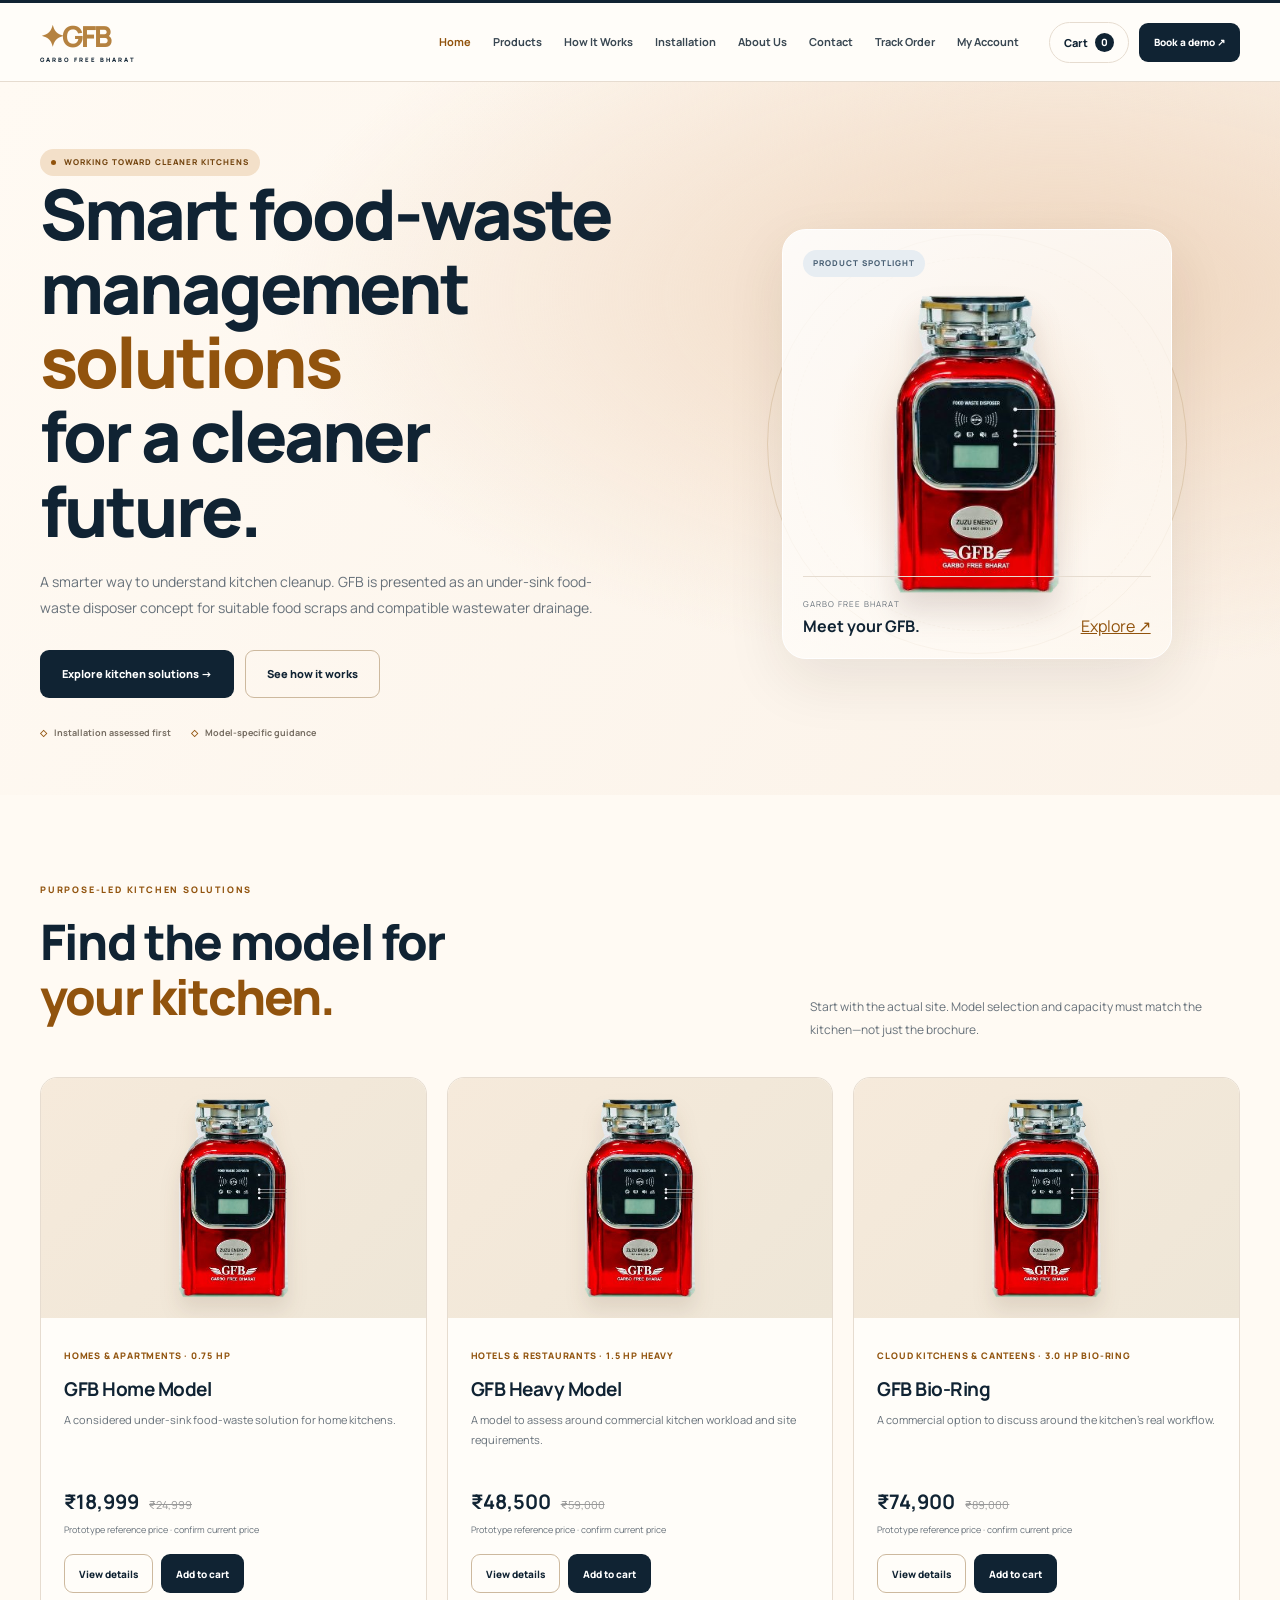
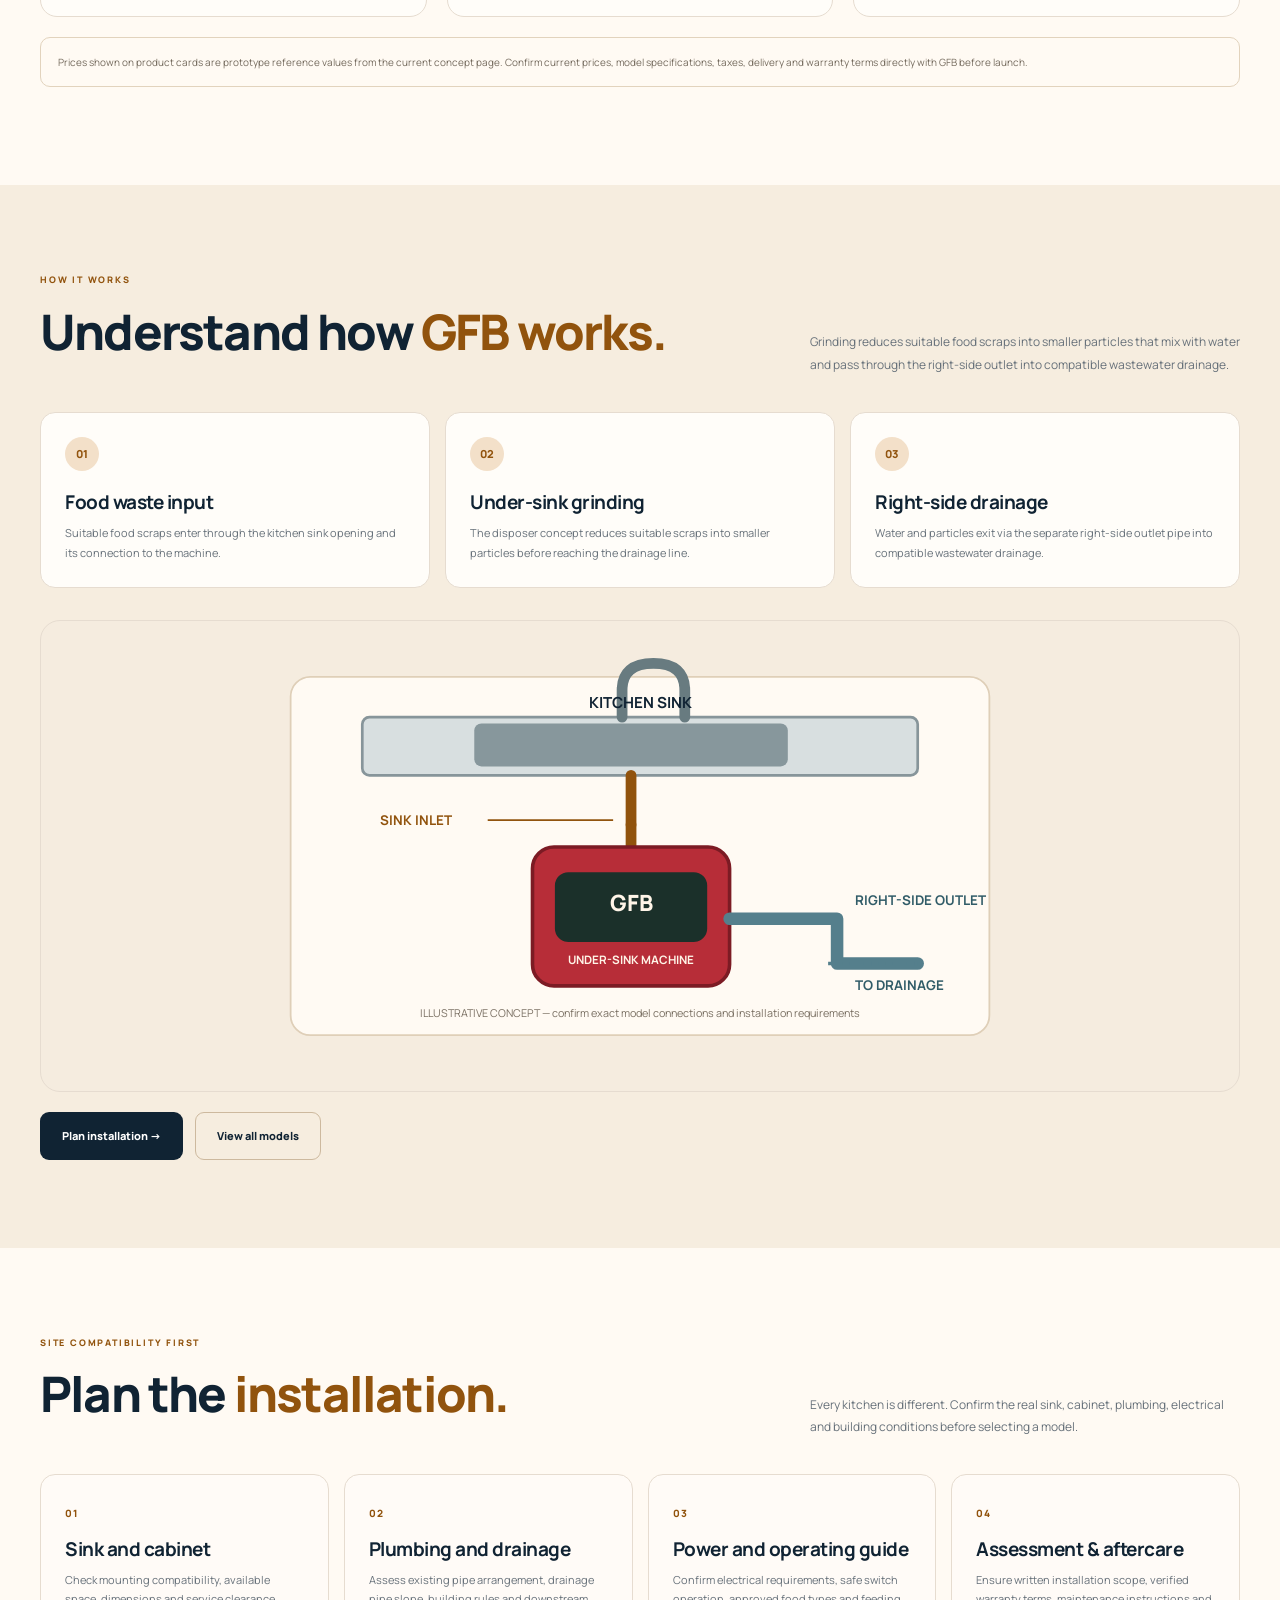
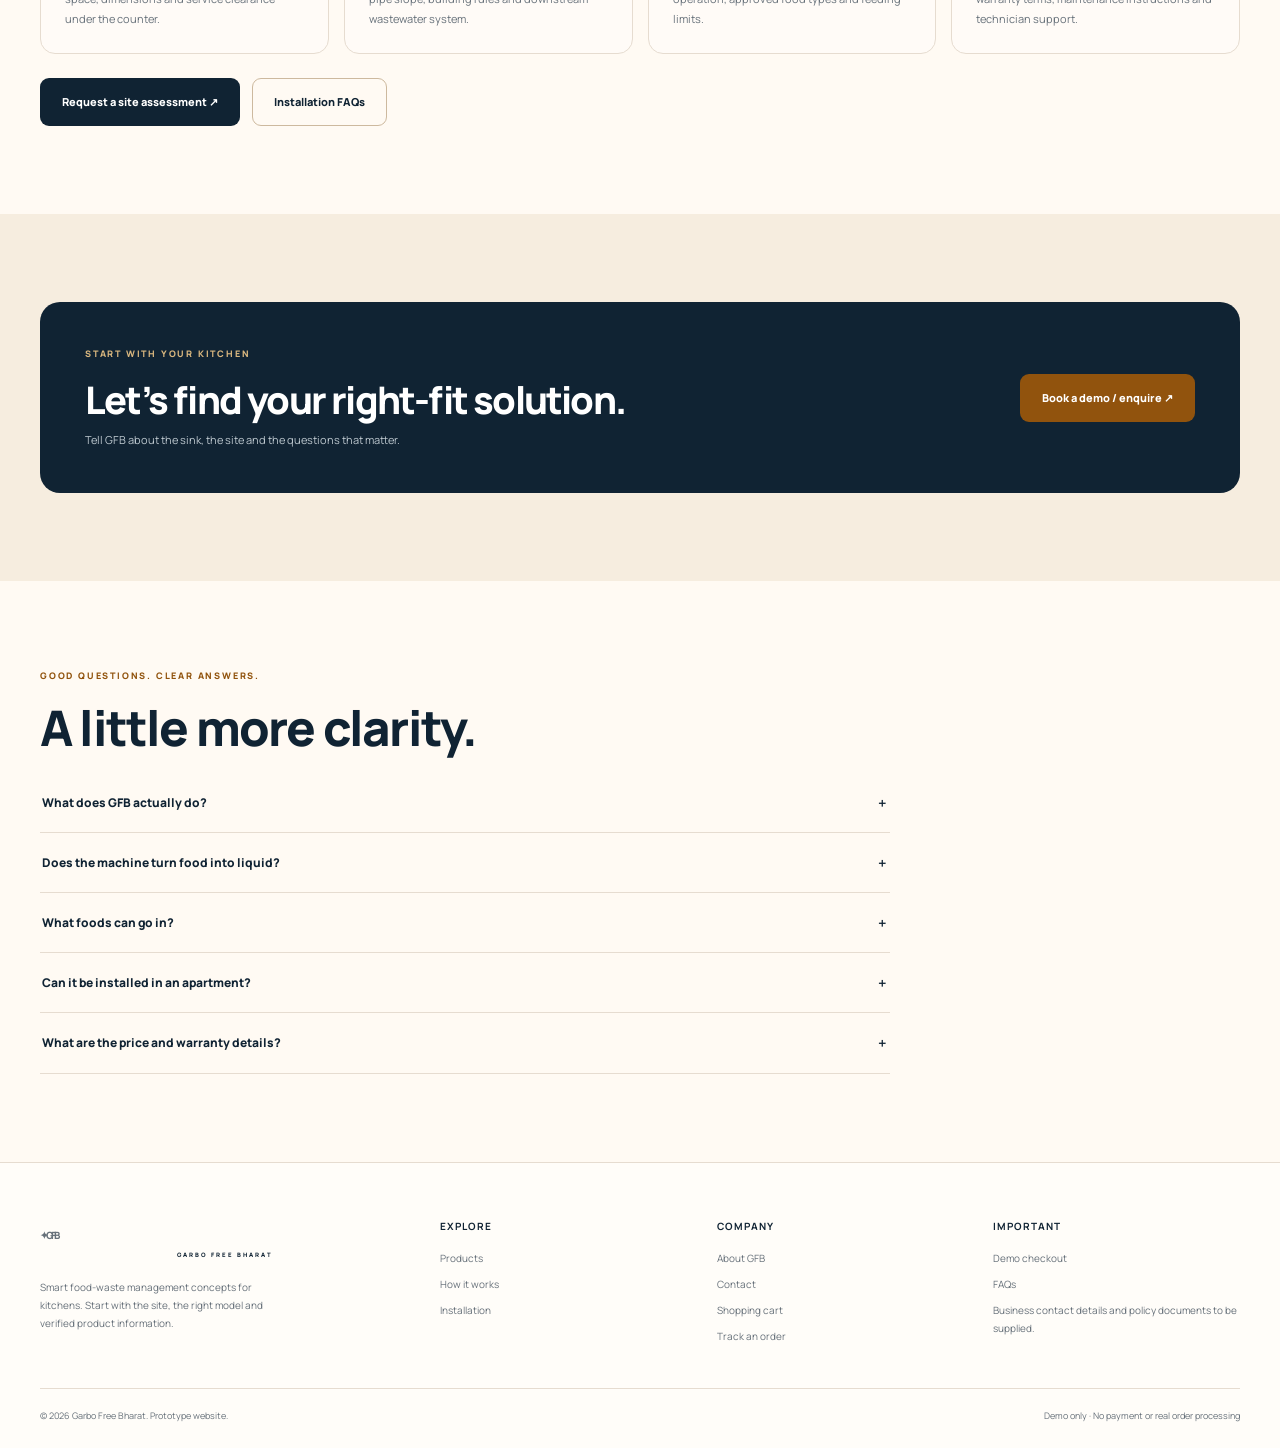
==== index.html @ bade6b45 "first" ====
<!doctype html>
<html lang="en"><head><meta charset="utf-8"><meta name="viewport" content="width=device-width,initial-scale=1">
<title>Home | GFB — Garbo Free Bharat</title><meta name="description" content="Explore GFB food-waste management solutions and installation information.">
<link rel="preconnect" href="https://fonts.googleapis.com"><link rel="preconnect" href="https://fonts.gstatic.com" crossorigin>
<link href="css/style.css" rel="stylesheet"></head><body data-page="home">
<header class="site-header" id="siteHeader"></header><main>

<!-- Section 1: Hero Section -->
<section class="hero" id="hero"><div class="container hero-grid"><div class="hero-copy"><span class="pill">Working toward cleaner kitchens</span><h1>Smart food-waste<br>management <span class="gold">solutions</span><br>for a cleaner future.</h1><p class="lead">A smarter way to understand kitchen cleanup. GFB is presented as an under-sink food-waste disposer concept for suitable food scraps and compatible wastewater drainage.</p><div class="hero-actions"><a class="btn btn-dark" href="#products">Explore kitchen solutions →</a><a class="btn btn-outline" href="#how-it-works">See how it works</a></div><div class="trust-row"><span>Installation assessed first</span><span>Model-specific guidance</span></div></div><div class="hero-visual"><div class="hero-orbit"></div><div class="product-stage"><span class="stage-label">PRODUCT SPOTLIGHT</span><img src="assets/images/gfb-product.png" alt="GFB red food-waste machine product image"><div class="stage-foot"><div><small>GARBO FREE BHARAT</small><br><strong>Meet your GFB.</strong></div><a href="#products" class="gold">Explore ↗</a></div></div></div></div></section>

<!-- Section 2: Product Section -->
<section class="section" id="products"><div class="container"><div class="section-head"><div><span class="eyebrow">Purpose-led kitchen solutions</span><h2>Find the model for<br><span class="gold">your kitchen.</span></h2></div><p class="copy">Start with the actual site. Model selection and capacity must match the kitchen—not just the brochure.</p></div><div class="grid-3" id="productGrid"></div><p class="note-box" style="margin-top:20px">Prices shown on product cards are prototype reference values from the current concept page. Confirm current prices, model specifications, taxes, delivery and warranty terms directly with GFB before launch.</p></div></section>

<!-- Section 3: How It Works Section -->
<section class="section section-soft" id="how-it-works"><div class="container"><div class="section-head"><div><span class="eyebrow">How It Works</span><h2>Understand how <span class="gold">GFB works.</span></h2></div><p class="copy">Grinding reduces suitable food scraps into smaller particles that mix with water and pass through the right-side outlet into compatible wastewater drainage.</p></div>
<div class="steps" style="margin-bottom:32px"><article class="step"><span class="step-no">01</span><h3>Food waste input</h3><p>Suitable food scraps enter through the kitchen sink opening and its connection to the machine.</p></article><article class="step"><span class="step-no">02</span><h3>Under-sink grinding</h3><p>The disposer concept reduces suitable scraps into smaller particles before reaching the drainage line.</p></article><article class="step"><span class="step-no">03</span><h3>Right-side drainage</h3><p>Water and particles exit via the separate right-side outlet pipe into compatible wastewater drainage.</p></article></div>
<div class="diagram"><svg viewBox="0 0 900 480" role="img" aria-label="Illustrative under-sink layout: sink above machine, inlet from sink to machine, outlet from the machine's right side to drainage">
<rect x="60" y="40" width="780" height="400" rx="22" fill="#fffaf3" stroke="#dfcfb8" stroke-width="2"/>
<rect x="140" y="85" width="620" height="65" rx="8" fill="#d8dfe0" stroke="#87959a" stroke-width="3"/>
<rect x="265" y="92" width="350" height="48" rx="8" fill="#87979c"/>
<path d="M430 85V55Q430 25 465 25Q500 25 500 55V85" fill="none" stroke="#687b80" stroke-width="12" stroke-linecap="round"/>
<text x="450" y="75" text-anchor="middle" fill="#102333" font-size="17" font-weight="700">KITCHEN SINK</text>
<path d="M440 150V205" stroke="#91530d" stroke-width="12" stroke-linecap="round"/>
<path d="M440 205V230" stroke="#91530d" stroke-width="12" stroke-linecap="round"/>
<rect x="330" y="230" width="220" height="155" rx="24" fill="#b72d38" stroke="#7c1b24" stroke-width="4"/>
<rect x="355" y="258" width="170" height="78" rx="15" fill="#1b302a"/>
<text x="440" y="301" text-anchor="middle" fill="#fff5e8" font-size="25" font-weight="800">GFB</text>
<text x="440" y="361" text-anchor="middle" fill="#fff5e8" font-size="13" font-weight="700">UNDER-SINK MACHINE</text>
<path d="M550 310H670V360H760" fill="none" stroke="#557f8c" stroke-width="14" stroke-linejoin="round" stroke-linecap="round"/>
<path d="M660 360H760" stroke="#557f8c" stroke-width="4" stroke-dasharray="8 8"/>
<text x="690" y="295" fill="#315c68" font-size="15" font-weight="700">RIGHT-SIDE OUTLET</text>
<text x="690" y="390" fill="#315c68" font-size="15" font-weight="700">TO DRAINAGE</text>
<text x="160" y="205" fill="#91530d" font-size="15" font-weight="700">SINK INLET</text>
<path d="M280 200H420" stroke="#91530d" stroke-width="2"/>
<text x="450" y="420" text-anchor="middle" fill="#7a7063" font-size="12">ILLUSTRATIVE CONCEPT — confirm exact model connections and installation requirements</text>
</svg></div><div style="margin-top:20px;display:flex;gap:12px;flex-wrap:wrap"><a class="btn btn-dark" href="#installation">Plan installation →</a><a class="btn btn-outline" href="#products">View all models</a></div></div></section>

<!-- Section 4: Installation Section -->
<section class="section" id="installation"><div class="container"><div class="section-head"><div><span class="eyebrow">Site compatibility first</span><h2>Plan the <span class="gold">installation.</span></h2></div><p class="copy">Every kitchen is different. Confirm the real sink, cabinet, plumbing, electrical and building conditions before selecting a model.</p></div><div class="feature-grid"><article class="feature"><span class="feature-number">01</span><h3>Sink and cabinet</h3><p>Check mounting compatibility, available space, dimensions and service clearance under the counter.</p></article><article class="feature"><span class="feature-number">02</span><h3>Plumbing and drainage</h3><p>Assess existing pipe arrangement, drainage pipe slope, building rules and downstream wastewater system.</p></article><article class="feature"><span class="feature-number">03</span><h3>Power and operating guide</h3><p>Confirm electrical requirements, safe switch operation, approved food types and feeding limits.</p></article><article class="feature"><span class="feature-number">04</span><h3>Assessment & aftercare</h3><p>Ensure written installation scope, verified warranty terms, maintenance instructions and technician support.</p></article></div><div style="margin-top:24px;display:flex;gap:12px;flex-wrap:wrap"><a class="btn btn-dark" href="contact.html">Request a site assessment ↗</a><a class="btn btn-outline" href="#faq">Installation FAQs</a></div></div></section>

<!-- Section 5: CTA Band -->
<section class="section section-soft"><div class="container"><div class="cta-band"><div><span class="eyebrow" style="color:#d9b77f">Start with your kitchen</span><h2>Let’s find your right-fit solution.</h2><p>Tell GFB about the sink, the site and the questions that matter.</p></div><a class="btn btn-bronze" href="contact.html">Book a demo / enquire ↗</a></div></div></section>

<!-- Section 6: FAQ Section -->
<section class="section" id="faq"><div class="container"><span class="eyebrow">Good questions. Clear answers.</span><h2>A little more clarity.</h2><div class="faq-list">
<div class="faq-item"><button class="faq-q" aria-expanded="false">What does GFB actually do?<span>＋</span></button><div class="faq-a">It is an under-sink food-waste disposer concept intended to grind suitable scraps into smaller particles. Those particles mix with water and pass into compatible wastewater drainage. Confirm capabilities of the exact model.</div></div><div class="faq-item"><button class="faq-q" aria-expanded="false">Does the machine turn food into liquid?<span>＋</span></button><div class="faq-a">No. It produces smaller food particles mixed with water, not pure liquid. It does not treat wastewater.</div></div><div class="faq-item"><button class="faq-q" aria-expanded="false">What foods can go in?<span>＋</span></button><div class="faq-a">Use the verified model-specific food guide. No approved-food list, prohibited-food list or quantity limits were supplied for this prototype.</div></div><div class="faq-item"><button class="faq-q" aria-expanded="false">Can it be installed in an apartment?<span>＋</span></button><div class="faq-a">Floor number alone is not a suitability test. Sink compatibility, space, shared plumbing, power supply, building requirements and downstream wastewater arrangements must be assessed.</div></div><div class="faq-item"><button class="faq-q" aria-expanded="false">What are the price and warranty details?<span>＋</span></button><div class="faq-a">Request verified model specifications and current written terms from GFB. Warranty coverage and service details need confirmation.</div></div>
</div></div></section>
</main><footer class="site-footer" id="siteFooter"></footer><div class="toast" id="toast" role="status" aria-live="polite"></div><script src="js/products.js"></script><script src="js/app.js"></script></body></html>
---- css/style.css ----
@import url('https://fonts.googleapis.com/css2?family=Manrope:wght@400;500;600;700;800&display=swap');
:root{
 --ivory:#fffaf3;--cream:#f8eddf;--peach:#f0ddca;--ink:#102333;
 --bronze:#91530d;--gold:#b58240;--muted:#67717a;--line:#e6dcd0;
 --white:#fffdf9;--sage:#eaf0e6;--shadow:0 22px 60px rgba(40,32,20,.09);
 --font:'Manrope',Arial,sans-serif;--radius:20px;--max:1200px
}
*{box-sizing:border-box}html{scroll-behavior:smooth;scroll-padding-top:100px}
body{margin:0;background:var(--ivory);color:var(--ink);font-family:var(--font);line-height:1.6}
img{max-width:100%;display:block}a{color:inherit}button,input,select,textarea{font:inherit}
button,a{ -webkit-tap-highlight-color:transparent}
a:focus-visible,button:focus-visible,input:focus-visible,select:focus-visible,textarea:focus-visible{outline:3px solid #ba8543;outline-offset:3px}
.container{width:min(calc(100% - 44px),var(--max));margin:auto}
.site-header{height:82px;position:sticky;top:0;z-index:50;background:rgba(255,253,249,.94);backdrop-filter:blur(16px);border-top:3px solid var(--ink);border-bottom:1px solid var(--line)}
.nav-wrap{height:100%;display:flex;align-items:center;gap:30px}
.brand{text-decoration:none;color:var(--gold);font-size:29px;font-weight:800;letter-spacing:-2px;line-height:1;white-space:nowrap}
.brand small{display:block;color:var(--ink);font-size:6px;letter-spacing:2px;margin-top:6px;text-align:center}
.nav-links{display:flex;align-items:center;gap:22px;margin-left:auto}
.nav-links a{text-decoration:none;font-size:11px;font-weight:700;color:#394752;transition:color .2s}
.nav-links a:hover,.nav-links a.active{color:var(--bronze)}
.nav-actions{display:flex;align-items:center;gap:10px}
.cart-link{font-size:11px;text-decoration:none;font-weight:800;border:1px solid var(--line);border-radius:999px;padding:10px 14px}
.cart-count{display:inline-grid;place-items:center;min-width:19px;height:19px;border-radius:50%;background:var(--ink);color:white;margin-left:5px;font-size:10px}
.menu-toggle{display:none;background:none;border:1px solid var(--line);border-radius:9px;padding:9px 12px;font-size:19px;color:var(--ink)}
.btn{display:inline-flex;align-items:center;justify-content:center;gap:9px;min-height:48px;padding:13px 21px;border-radius:9px;border:1px solid transparent;text-decoration:none;font-size:11px;font-weight:800;cursor:pointer;transition:transform .2s,box-shadow .2s,background .2s}
.btn:hover{transform:translateY(-2px);box-shadow:0 10px 25px rgba(16,35,51,.12)}
.btn-dark{background:var(--ink);color:white}.btn-bronze{background:var(--bronze);color:white}
.btn-outline{background:transparent;color:var(--ink);border-color:#cdb99e}.btn-light{background:var(--white);color:var(--ink);border-color:var(--line)}
.btn-small{min-height:39px;padding:10px 14px;font-size:10px}
.eyebrow{display:block;color:var(--bronze);font-size:9px;font-weight:800;letter-spacing:1.8px;text-transform:uppercase;margin-bottom:17px}
.pill{display:inline-flex;align-items:center;gap:8px;padding:7px 11px;border-radius:99px;background:#f3e0c9;color:#74450f;font-size:8px;font-weight:800;letter-spacing:1px;text-transform:uppercase}
.pill:before{content:"";width:5px;height:5px;border-radius:50%;background:var(--bronze)}
h1,h2,h3,p{margin-top:0}h1{font-size:clamp(42px,5.5vw,70px);line-height:1.06;letter-spacing:-3px;font-weight:800;margin-bottom:22px}
h2{font-size:clamp(30px,4vw,49px);line-height:1.12;letter-spacing:-1.8px;font-weight:800;margin-bottom:17px}
h3{font-size:19px;line-height:1.25;letter-spacing:-.5px}
.lead{font-size:14px;line-height:1.9;color:var(--muted);max-width:620px}
.copy{font-size:12px;line-height:1.9;color:var(--muted)}
.gold{color:var(--bronze)}.muted{color:var(--muted)}
.section{padding:88px 0}.section-soft{background:#f6eddf}
.section-head{display:flex;justify-content:space-between;align-items:end;gap:30px;margin-bottom:35px}
.section-head p{max-width:430px;margin:0}
.hero{position:relative;overflow:hidden;padding:65px 0 55px;background:radial-gradient(ellipse at 83% 30%,#efd5bd 0,transparent 53%),linear-gradient(120deg,#fffaf3,#fbf2e8)}
.hero-grid{display:grid;grid-template-columns:1.08fr .92fr;align-items:center;gap:55px}
.hero-copy .lead{max-width:560px}
.hero-actions{display:flex;gap:11px;flex-wrap:wrap;margin:28px 0}
.trust-row{display:flex;gap:20px;flex-wrap:wrap;color:#766d62;font-size:9px;font-weight:700}
.trust-row span:before{content:"◇";color:var(--bronze);margin-right:7px}
.hero-visual{min-height:470px;position:relative;display:grid;place-items:center}
.hero-orbit{position:absolute;width:min(90%,420px);aspect-ratio:1;border:1px solid #b28b5740;border-radius:50%}
.hero-orbit:after{content:"";position:absolute;inset:22px;border:1px dashed #b28b5730;border-radius:50%;animation:spin 70s linear infinite}
.product-stage{position:relative;width:min(86%,390px);height:430px;border:1px solid #fff;border-radius:24px;background:linear-gradient(140deg,#ffffffd9,#fffaf3ad);box-shadow:var(--shadow);display:flex;align-items:center;justify-content:center;overflow:hidden}
.product-stage:before{content:"";position:absolute;inset:35px;background:radial-gradient(ellipse,#ecd2b573,transparent 65%)}
.product-stage img{position:relative;height:300px;width:80%;object-fit:contain;filter:drop-shadow(0 20px 15px #492b2025);animation:float 6s ease-in-out infinite}
.stage-label{position:absolute;top:20px;left:20px;font-size:8px;letter-spacing:1px;font-weight:800;color:#496074;background:#e7edf2;padding:7px 10px;border-radius:30px}
.stage-foot{position:absolute;bottom:18px;left:20px;right:20px;border-top:1px solid var(--line);padding-top:12px;display:flex;justify-content:space-between;align-items:end}
.stage-foot strong{font-size:16px}.stage-foot small{font-size:8px;color:var(--muted);letter-spacing:1px}
@keyframes float{50%{transform:translateY(-10px)}}@keyframes spin{to{transform:rotate(360deg)}}
.grid-3{display:grid;grid-template-columns:repeat(3,1fr);gap:20px}
.grid-2{display:grid;grid-template-columns:repeat(2,1fr);gap:24px}
.product-card{background:var(--white);border:1px solid var(--line);border-radius:17px;overflow:hidden;transition:transform .25s,box-shadow .25s}
.product-card:hover{transform:translateY(-6px);box-shadow:var(--shadow)}
.product-art{height:240px;background:linear-gradient(135deg,#f6eadb,#eee6d7);display:grid;place-items:center;position:relative;overflow:hidden}
.product-art img{height:200px;width:80%;object-fit:contain;filter:drop-shadow(0 13px 10px #422b141a);transition:transform .4s}
.product-card:hover .product-art img{transform:translateY(-5px) rotate(-2deg)}
.product-info{padding:23px}.product-info h3{margin:12px 0 8px}.product-info p{font-size:11px;color:var(--muted);line-height:1.8;min-height:60px}
.product-meta{font-size:9px;color:var(--bronze);font-weight:800;letter-spacing:.8px;text-transform:uppercase}
.price-line{display:flex;align-items:baseline;gap:10px;margin:16px 0 5px}.price-line strong{font-size:20px}.price-line del{font-size:11px;color:#999}
.price-note{font-size:9px;color:var(--muted);margin-bottom:17px}
.card-actions{display:flex;gap:8px;flex-wrap:wrap}
.note-box{padding:15px 17px;border:1px solid #e2d3bd;border-radius:10px;background:#fffaf3;color:#756b5e;font-size:10px;line-height:1.8}
.feature-grid{display:grid;grid-template-columns:repeat(auto-fit,minmax(240px,1fr));gap:15px}
.feature{padding:24px;border:1px solid var(--line);border-radius:15px;background:rgba(255,253,249,.7)}
.feature-number{color:var(--bronze);font-size:10px;font-weight:800;letter-spacing:1px}
.feature h3{margin:13px 0 8px}.feature p{font-size:11px;color:var(--muted);line-height:1.8;margin:0}
.steps{display:grid;grid-template-columns:repeat(3,1fr);gap:15px}
.step{padding:24px;background:var(--white);border:1px solid var(--line);border-radius:15px}
.step-no{width:34px;height:34px;border-radius:50%;display:grid;place-items:center;background:#f3e0c9;color:var(--bronze);font-weight:800;font-size:11px}
.step h3{margin:20px 0 9px}.step p{font-size:11px;line-height:1.8;color:var(--muted);margin:0}
.diagram{background:#f5ecdf;border:1px solid var(--line);border-radius:20px;padding:20px;overflow:hidden}
.diagram svg{width:100%;height:auto;display:block;max-height:430px}
.cta-band{padding:45px;background:var(--ink);color:white;border-radius:20px;display:flex;align-items:center;justify-content:space-between;gap:25px}
.cta-band h2{font-size:clamp(27px,3vw,38px);margin:0}.cta-band p{color:#bdc8cf;font-size:11px;margin:10px 0 0}
.faq-list{max-width:850px}.faq-item{border-bottom:1px solid var(--line)}
.faq-q{width:100%;background:none;border:0;text-align:left;padding:20px 2px;display:flex;justify-content:space-between;gap:20px;color:var(--ink);font-weight:800;font-size:12px;cursor:pointer}
.faq-a{display:none;padding:0 30px 20px 2px;font-size:11px;line-height:1.9;color:var(--muted)}
.faq-item.open .faq-a{display:block}.faq-item.open .faq-q span:last-child{transform:rotate(45deg)}
.site-footer{background:#fffdf9;padding:55px 0 25px;border-top:1px solid var(--line)}
.footer-grid{display:grid;grid-template-columns:1.5fr 1fr 1fr 1fr;gap:30px}
.footer-grid h4{font-size:10px;letter-spacing:1px;text-transform:uppercase;margin:0 0 15px}
.footer-grid a,.footer-grid p{display:block;font-size:10px;color:var(--muted);text-decoration:none;margin:8px 0;line-height:1.8}
.footer-grid a:hover{color:var(--bronze)}.footer-bottom{border-top:1px solid var(--line);margin-top:35px;padding-top:20px;display:flex;justify-content:space-between;gap:15px;color:var(--muted);font-size:9px}
.page-hero{padding:70px 0 50px;background:linear-gradient(120deg,#fffaf3,#f5e8d8)}
.page-hero h1{font-size:clamp(38px,5vw,60px)}
.breadcrumb{font-size:9px;color:var(--muted);margin-bottom:18px}.breadcrumb a{text-decoration:none}
.detail-grid{display:grid;grid-template-columns:1fr 1fr;gap:55px;align-items:start}
.gallery-main{height:500px;background:radial-gradient(ellipse,#ead5b8,#f9f0e1);border-radius:20px;display:grid;place-items:center;overflow:hidden}
.gallery-main img{height:80%;width:80%;object-fit:contain}
.thumb-row{display:flex;gap:10px;margin-top:12px}
.thumb{width:75px;height:75px;border:1px solid var(--line);border-radius:10px;background:#f5eadc;display:grid;place-items:center;cursor:pointer}
.thumb img{height:60px;object-fit:contain}
.detail-summary h1{font-size:clamp(32px,4vw,49px);letter-spacing:-2px}
.detail-summary .price-line strong{font-size:27px}
.quantity{display:flex;align-items:center;gap:12px;margin:22px 0}
.quantity button{width:35px;height:35px;border:1px solid var(--line);background:white;border-radius:8px;cursor:pointer}
.quantity input{width:45px;text-align:center;border:1px solid var(--line);border-radius:7px;padding:8px}
.spec-table{width:100%;border-collapse:collapse;margin-top:20px;font-size:11px}
.spec-table td{padding:14px 10px;border-bottom:1px solid var(--line)}
.spec-table td:first-child{font-weight:800;width:42%}.spec-table td:last-child{color:var(--muted)}
.content-split{display:grid;grid-template-columns:1fr 1fr;gap:45px;align-items:center}
.content-image{min-height:340px;background:radial-gradient(ellipse,#ead5b8,#f9f0e1);border-radius:20px;display:grid;place-items:center}
.content-image img{height:290px;object-fit:contain}
.form-layout{display:grid;grid-template-columns:1.2fr .8fr;gap:35px;align-items:start}
.form-card,.summary-card{background:white;border:1px solid var(--line);border-radius:16px;padding:26px}
.form-grid{display:grid;grid-template-columns:1fr 1fr;gap:16px}
.field{display:flex;flex-direction:column;gap:7px;margin-bottom:15px}
.field.full{grid-column:1/-1}.field label{font-size:10px;font-weight:800}
.field input,.field select,.field textarea{width:100%;padding:13px;border:1px solid #d9d0c4;border-radius:8px;background:#fffdf9;font-size:11px;color:var(--ink)}
.field textarea{min-height:110px;resize:vertical}
.field input:focus,.field select:focus,.field textarea:focus{border-color:var(--gold);outline:2px solid #b5824022}
.error{font-size:9px;color:#b42318;min-height:12px}
.summary-row{display:flex;justify-content:space-between;gap:15px;padding:12px 0;border-bottom:1px solid var(--line);font-size:11px}
.summary-total{font-size:16px;font-weight:800}
.cart-row{display:grid;grid-template-columns:100px 1fr auto;gap:20px;align-items:center;padding:18px 0;border-bottom:1px solid var(--line)}
.cart-row img{height:90px;width:90px;object-fit:contain;background:#f5eadc;border-radius:10px}
.cart-row h3{font-size:14px;margin-bottom:5px}.cart-row p{font-size:10px;color:var(--muted);margin:0}
.cart-row .cart-controls{display:flex;align-items:center;gap:8px;margin-top:10px}
.cart-controls button{border:1px solid var(--line);background:white;border-radius:6px;padding:5px 10px;cursor:pointer}
.empty-state{text-align:center;padding:65px 20px;background:white;border:1px solid var(--line);border-radius:18px}
.success-mark{width:66px;height:66px;border-radius:50%;display:grid;place-items:center;background:#eaf0e6;color:#42623c;font-size:30px;margin:0 auto 20px}
.notice{padding:13px 15px;background:#f3e7d7;border:1px solid #e2d3bd;border-radius:9px;font-size:10px;color:#6f5c43;line-height:1.8}
.toast{position:fixed;right:20px;bottom:20px;z-index:100;background:var(--ink);color:white;padding:14px 18px;border-radius:10px;font-size:11px;box-shadow:var(--shadow);opacity:0;transform:translateY(12px);transition:.25s;pointer-events:none}
.toast.show{opacity:1;transform:none}
.mobile-buy{display:none}
@media(max-width:900px){
 .nav-links{gap:12px}.nav-links a{font-size:10px}.nav-wrap{gap:18px}
 .hero-grid{gap:25px}.product-stage{height:390px}.hero-visual{min-height:410px}
 .footer-grid{grid-template-columns:1.3fr 1fr 1fr}.detail-grid{gap:30px}
}
@media(max-width:700px){
 .container{width:min(calc(100% - 34px),var(--max))}
 .site-header{height:72px}.nav-wrap{justify-content:space-between}
 .menu-toggle{display:block}.nav-actions{margin-left:auto}.nav-actions .btn{display:none}
 .nav-links{display:none;position:absolute;top:69px;left:0;right:0;background:var(--white);padding:18px 24px 24px;border-bottom:1px solid var(--line);box-shadow:var(--shadow);flex-direction:column;align-items:stretch;gap:0}
 .nav-links.open{display:flex}.nav-links a{padding:12px 0;border-bottom:1px solid var(--line);font-size:12px}
 .brand{font-size:26px}.hero{padding:48px 0 35px}.hero-grid{grid-template-columns:1fr;gap:12px}
 h1{font-size:43px;letter-spacing:-2px}.hero-visual{min-height:390px}.product-stage{height:365px;width:min(90%,360px)}
 .product-stage img{height:260px}.section{padding:62px 0}.section-head{display:block}.section-head p{margin-top:15px}
 .grid-3,.grid-2,.steps,.feature-grid{grid-template-columns:1fr}
 .product-art{height:220px}.product-info p{min-height:0}
 .detail-grid,.content-split,.form-layout{grid-template-columns:1fr;gap:25px}
 .gallery-main{height:370px}.detail-summary h1{font-size:36px}
 .cta-band{padding:28px;display:block}.cta-band .btn{margin-top:20px}
 .footer-grid{grid-template-columns:1fr 1fr}.footer-grid>div:first-child{grid-column:1/-1}
 .footer-bottom{display:block;line-height:2}.form-grid{grid-template-columns:1fr}
 .field.full{grid-column:auto}.cart-row{grid-template-columns:76px 1fr}.cart-row>strong{grid-column:2}
 .cart-row img{width:70px;height:75px}.mobile-buy{display:flex;position:fixed;bottom:12px;left:14px;right:14px;z-index:45;box-shadow:0 8px 30px #0002}
}
@media(prefers-reduced-motion:reduce){*,*:before,*:after{animation:none!important;transition:none!important;scroll-behavior:auto!important}}

/* Account page */
.account-hero{background:radial-gradient(ellipse at 85% 20%,#efd9c3 0,transparent 45%),linear-gradient(120deg,#fffaf3,#f5e8d8)}
.account-section{background:linear-gradient(180deg,#fffaf3,#f8f0e5)}
.account-layout{display:grid;grid-template-columns:minmax(0,1.05fr) minmax(300px,.95fr);gap:55px;align-items:center}
.account-card{background:var(--white);border:1px solid var(--line);border-radius:20px;padding:clamp(22px,4vw,42px);box-shadow:var(--shadow);max-width:590px;width:100%;margin:auto}
.account-tabs{display:grid;grid-template-columns:1fr 1fr;gap:6px;padding:5px;background:#f4ecdf;border-radius:10px;margin-bottom:32px}
.account-tab{border:0;background:transparent;border-radius:7px;padding:12px 10px;color:var(--muted);font-size:11px;font-weight:800;cursor:pointer}
.account-tab.active{background:white;color:var(--ink);box-shadow:0 3px 12px #38260f12}
.account-form h2,.account-preview h2{font-size:clamp(25px,3vw,34px);letter-spacing:-1.2px;margin-bottom:9px}
.account-form>.copy{margin-bottom:26px}
.password-wrap{position:relative;display:flex;align-items:center}
.password-wrap input{padding-right:65px!important}
.password-toggle{position:absolute;right:10px;border:0;background:transparent;color:var(--bronze);font-size:10px;font-weight:800;cursor:pointer;padding:8px}
.account-submit{width:100%;margin-top:5px}
.account-submit span{margin-left:auto;font-size:15px}
.account-switch-copy{text-align:center;color:var(--muted);font-size:10px;margin:22px 0 0}
.text-button{border:0;background:transparent;color:var(--bronze);font-size:10px;font-weight:800;cursor:pointer;padding:0}
.account-status{font-size:10px;color:var(--muted);min-height:5px;margin:10px 0 0}
.account-consent{display:flex;gap:9px;align-items:flex-start;font-size:9px;color:var(--muted);line-height:1.7;margin:5px 0 17px}
.account-consent input{margin-top:3px;accent-color:var(--bronze)}
.account-preview{text-align:center;padding:15px 0 0}
.account-profile-row{display:flex;justify-content:space-between;gap:12px;text-align:left;padding:16px 0;margin:20px 0;border-top:1px solid var(--line);border-bottom:1px solid var(--line);font-size:10px}
.account-profile-row span{color:var(--muted)}
.account-preview .notice{text-align:left;margin:18px 0}
.account-aside{max-width:470px}
.account-aside h2{font-size:clamp(30px,4vw,45px);letter-spacing:-1.8px}
.account-aside-art{height:260px;position:relative;display:grid;place-items:center;margin-bottom:30px;background:radial-gradient(ellipse,#ead4b8,#f8eddf 65%,transparent 66%);overflow:hidden}
.account-aside-art img{height:235px;width:75%;object-fit:contain;position:relative;z-index:1;filter:drop-shadow(0 18px 14px #49301b25)}
.account-orbit{position:absolute;width:230px;height:230px;border:1px solid #b5824050;border-radius:50%}
.account-benefits{list-style:none;padding:0;margin:25px 0 0}
.account-benefits li{display:flex;gap:15px;align-items:center;border-top:1px solid var(--line);padding:14px 0;font-size:10px;font-weight:700}
.account-benefits span{color:var(--bronze);font-size:9px;font-weight:800;letter-spacing:1px}
@media(max-width:800px){.account-layout{grid-template-columns:1fr;gap:45px}.account-aside{max-width:590px;margin:auto}.account-aside-art{height:220px}.account-aside-art img{height:205px}}
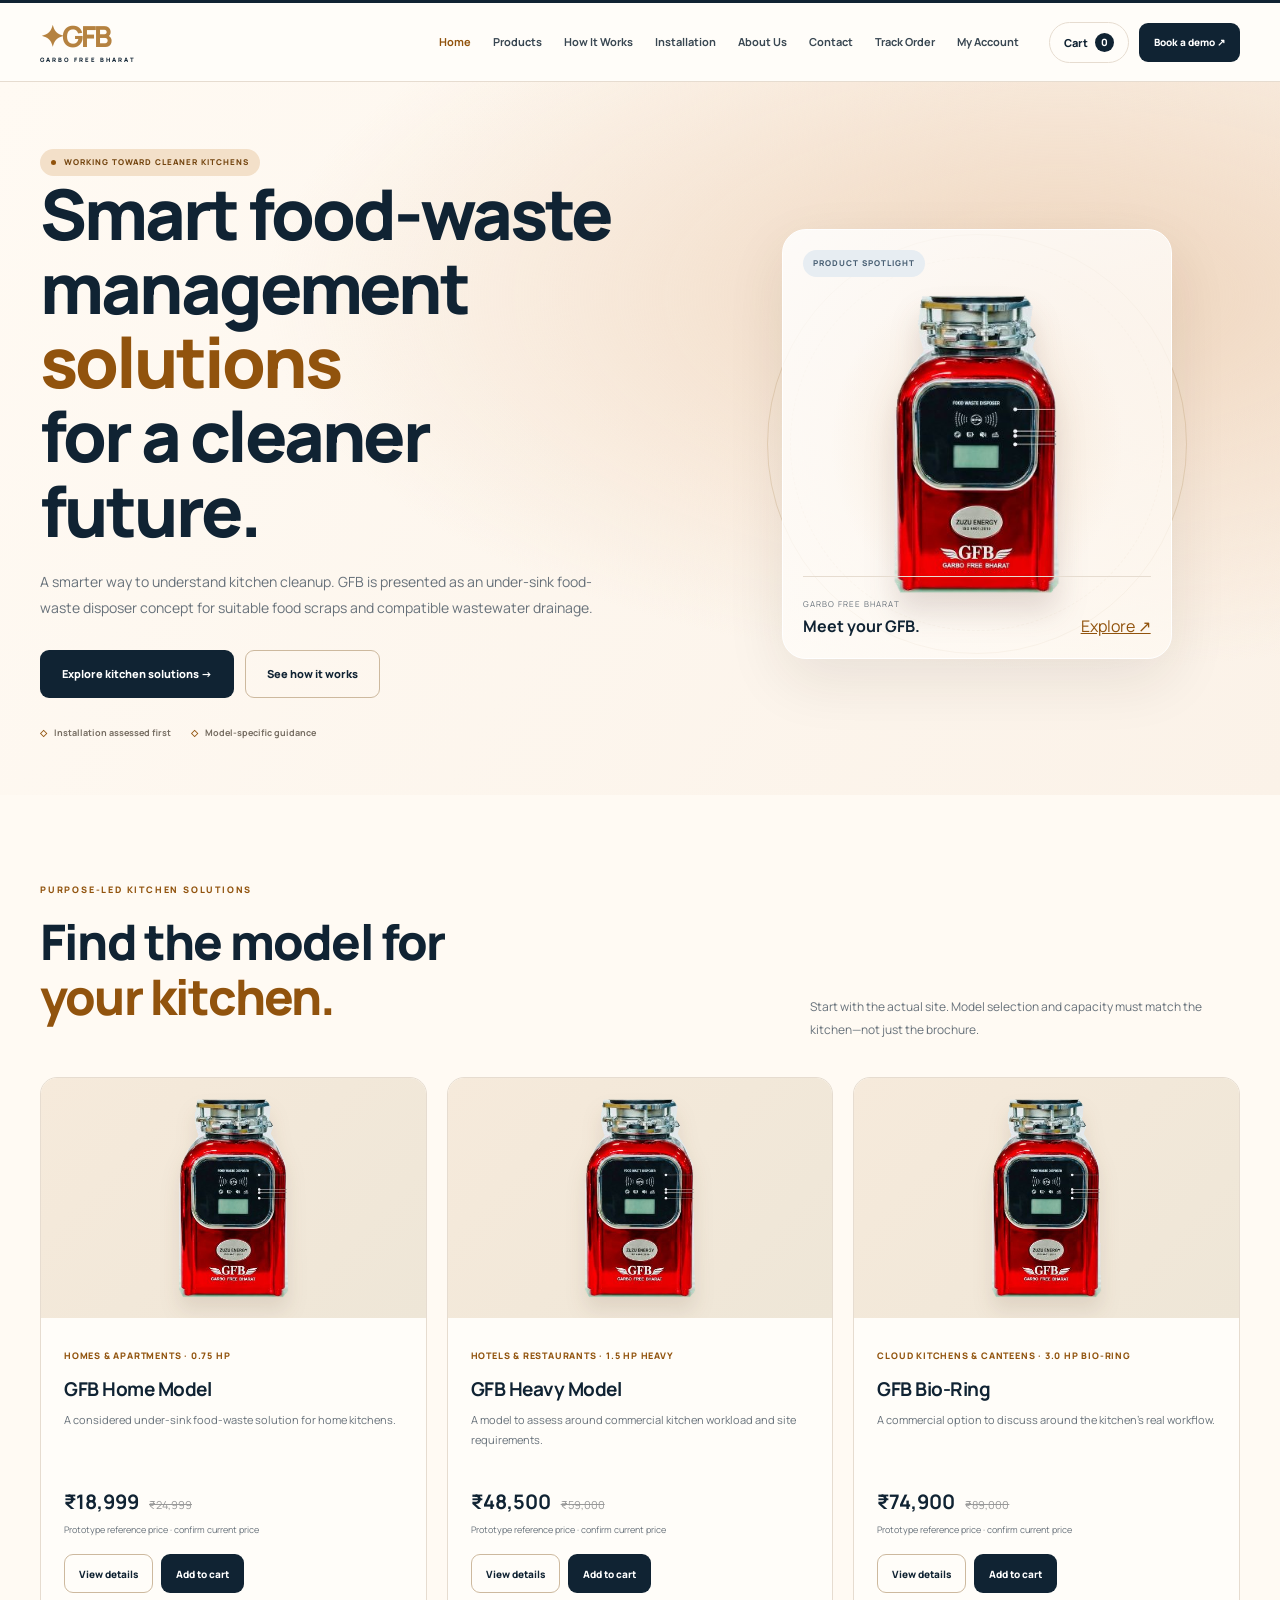
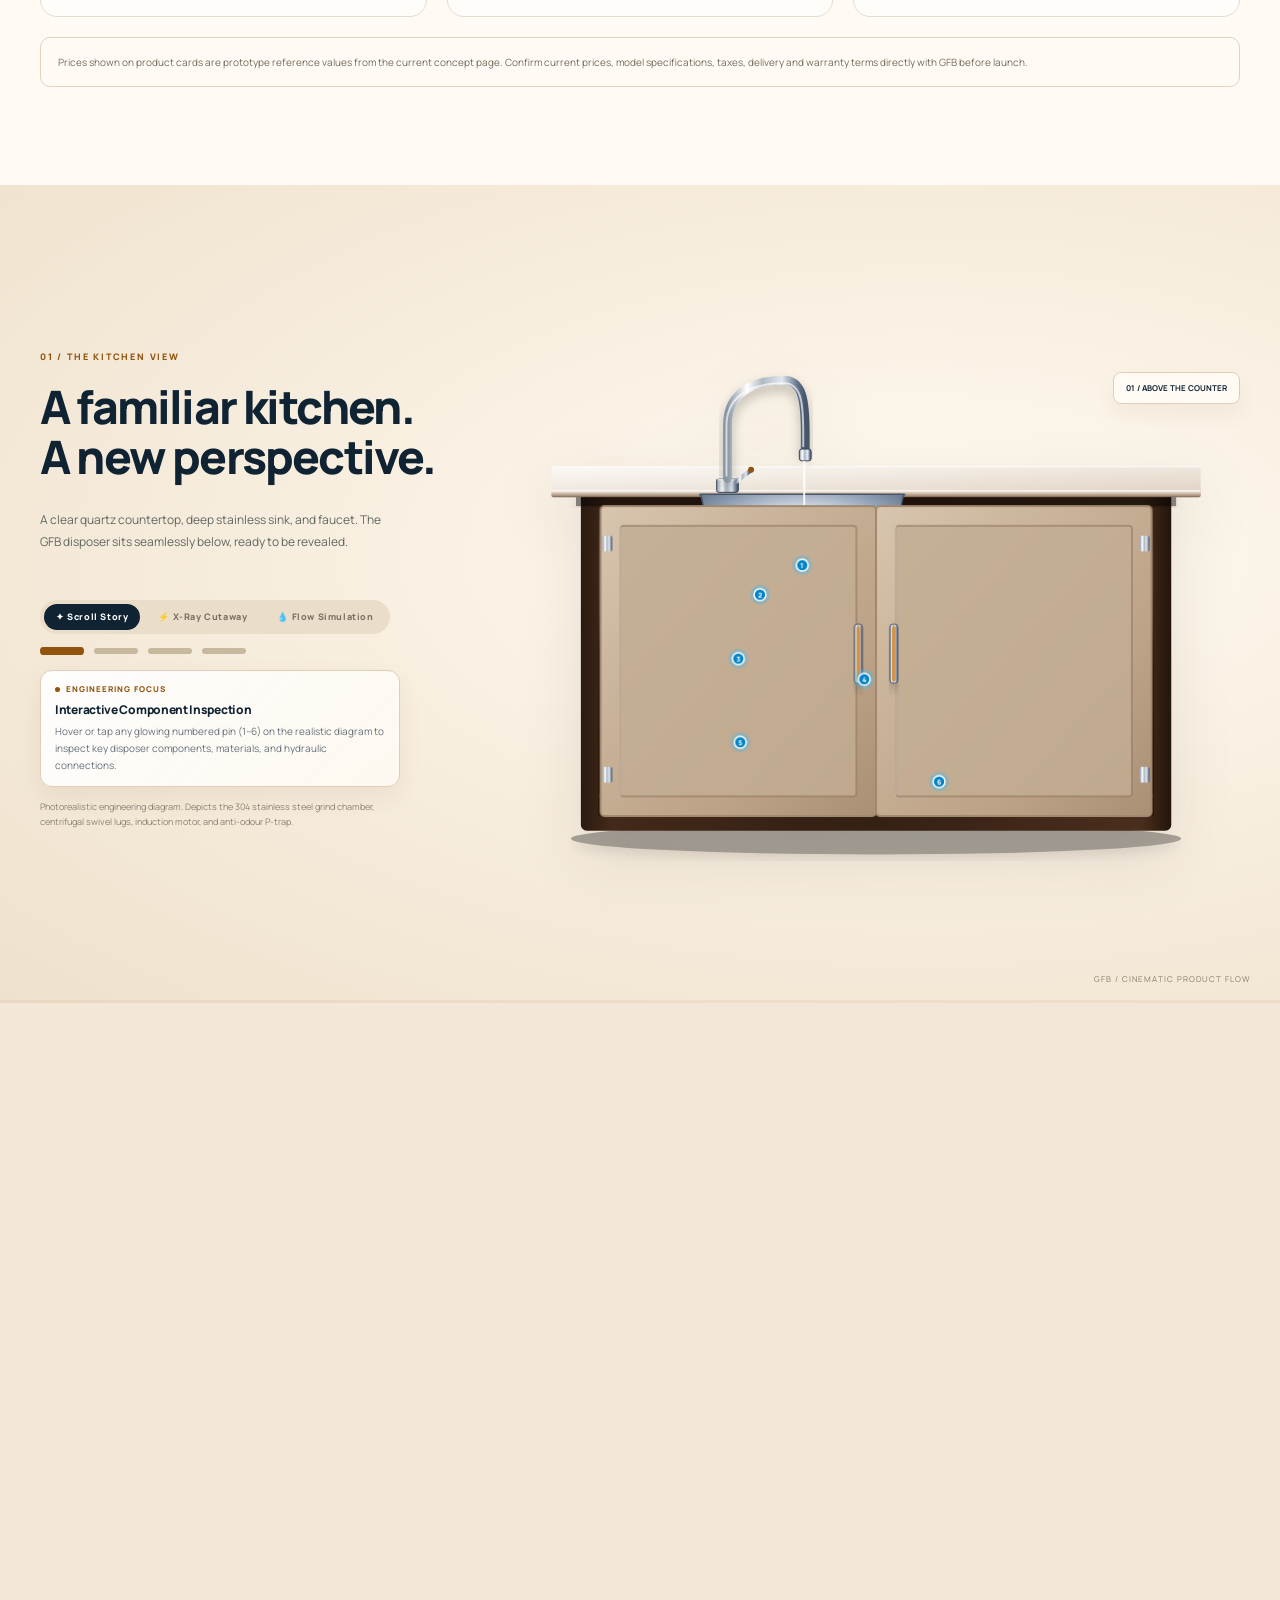
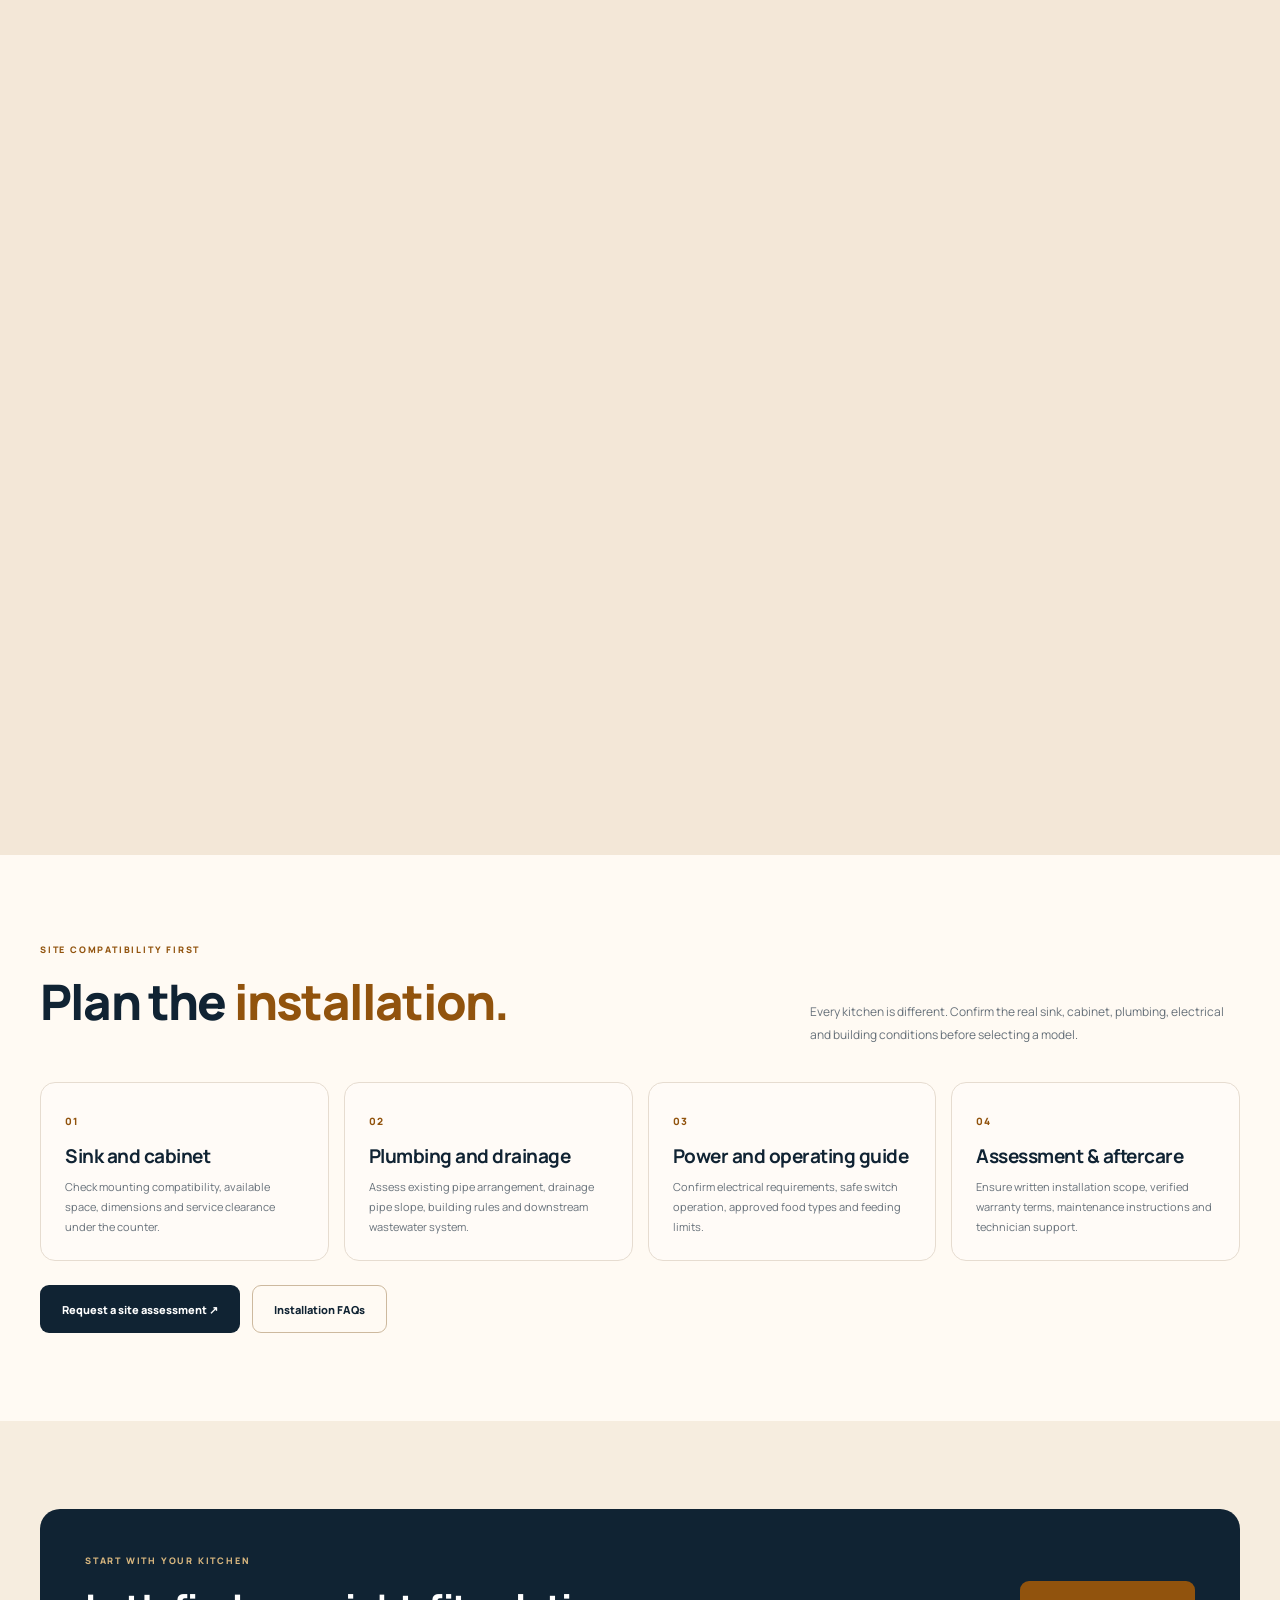
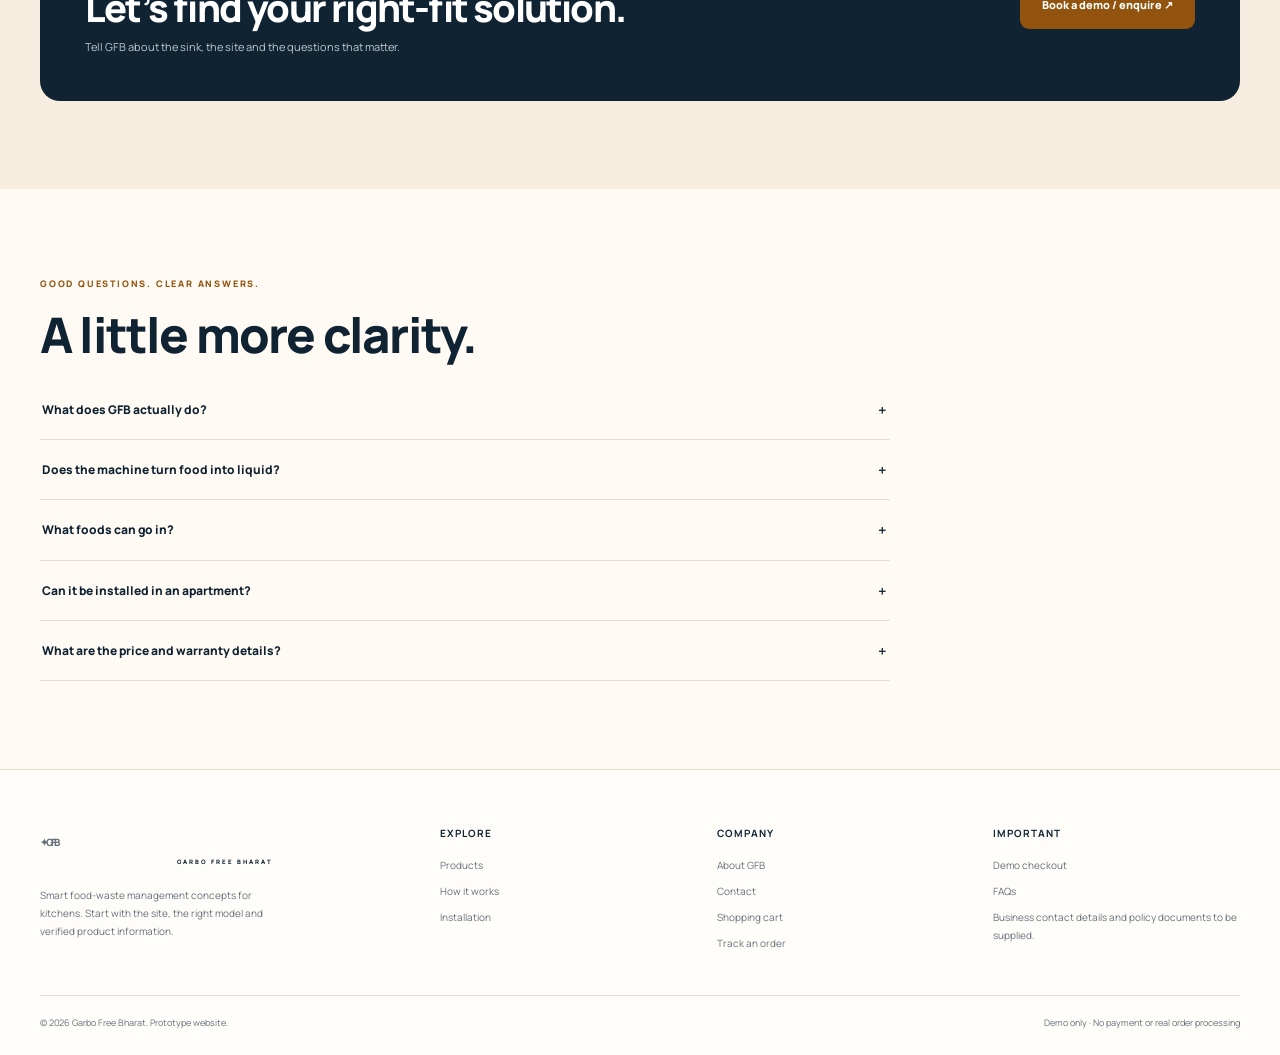
==== commit aeae58e5: "second" ====
--- a/index.html
+++ b/index.html
@@ -12,30 +12,705 @@
 <section class="section" id="products"><div class="container"><div class="section-head"><div><span class="eyebrow">Purpose-led kitchen solutions</span><h2>Find the model for<br><span class="gold">your kitchen.</span></h2></div><p class="copy">Start with the actual site. Model selection and capacity must match the kitchen—not just the brochure.</p></div><div class="grid-3" id="productGrid"></div><p class="note-box" style="margin-top:20px">Prices shown on product cards are prototype reference values from the current concept page. Confirm current prices, model specifications, taxes, delivery and warranty terms directly with GFB before launch.</p></div></section>
 
 <!-- Section 3: How It Works Section -->
-<section class="section section-soft" id="how-it-works"><div class="container"><div class="section-head"><div><span class="eyebrow">How It Works</span><h2>Understand how <span class="gold">GFB works.</span></h2></div><p class="copy">Grinding reduces suitable food scraps into smaller particles that mix with water and pass through the right-side outlet into compatible wastewater drainage.</p></div>
-<div class="steps" style="margin-bottom:32px"><article class="step"><span class="step-no">01</span><h3>Food waste input</h3><p>Suitable food scraps enter through the kitchen sink opening and its connection to the machine.</p></article><article class="step"><span class="step-no">02</span><h3>Under-sink grinding</h3><p>The disposer concept reduces suitable scraps into smaller particles before reaching the drainage line.</p></article><article class="step"><span class="step-no">03</span><h3>Right-side drainage</h3><p>Water and particles exit via the separate right-side outlet pipe into compatible wastewater drainage.</p></article></div>
-<div class="diagram"><svg viewBox="0 0 900 480" role="img" aria-label="Illustrative under-sink layout: sink above machine, inlet from sink to machine, outlet from the machine's right side to drainage">
-<rect x="60" y="40" width="780" height="400" rx="22" fill="#fffaf3" stroke="#dfcfb8" stroke-width="2"/>
-<rect x="140" y="85" width="620" height="65" rx="8" fill="#d8dfe0" stroke="#87959a" stroke-width="3"/>
-<rect x="265" y="92" width="350" height="48" rx="8" fill="#87979c"/>
-<path d="M430 85V55Q430 25 465 25Q500 25 500 55V85" fill="none" stroke="#687b80" stroke-width="12" stroke-linecap="round"/>
-<text x="450" y="75" text-anchor="middle" fill="#102333" font-size="17" font-weight="700">KITCHEN SINK</text>
-<path d="M440 150V205" stroke="#91530d" stroke-width="12" stroke-linecap="round"/>
-<path d="M440 205V230" stroke="#91530d" stroke-width="12" stroke-linecap="round"/>
-<rect x="330" y="230" width="220" height="155" rx="24" fill="#b72d38" stroke="#7c1b24" stroke-width="4"/>
-<rect x="355" y="258" width="170" height="78" rx="15" fill="#1b302a"/>
-<text x="440" y="301" text-anchor="middle" fill="#fff5e8" font-size="25" font-weight="800">GFB</text>
-<text x="440" y="361" text-anchor="middle" fill="#fff5e8" font-size="13" font-weight="700">UNDER-SINK MACHINE</text>
-<path d="M550 310H670V360H760" fill="none" stroke="#557f8c" stroke-width="14" stroke-linejoin="round" stroke-linecap="round"/>
-<path d="M660 360H760" stroke="#557f8c" stroke-width="4" stroke-dasharray="8 8"/>
-<text x="690" y="295" fill="#315c68" font-size="15" font-weight="700">RIGHT-SIDE OUTLET</text>
-<text x="690" y="390" fill="#315c68" font-size="15" font-weight="700">TO DRAINAGE</text>
-<text x="160" y="205" fill="#91530d" font-size="15" font-weight="700">SINK INLET</text>
-<path d="M280 200H420" stroke="#91530d" stroke-width="2"/>
-<text x="450" y="420" text-anchor="middle" fill="#7a7063" font-size="12">ILLUSTRATIVE CONCEPT — confirm exact model connections and installation requirements</text>
-</svg></div><div style="margin-top:20px;display:flex;gap:12px;flex-wrap:wrap"><a class="btn btn-dark" href="#installation">Plan installation →</a><a class="btn btn-outline" href="#products">View all models</a></div></div></section>
-
-<!-- Section 4: Installation Section -->
+<!-- Section 3: How It Works (Interactive Cinematic Story Animation) -->
+        <section class="story" id="how-it-works" aria-label="Four-chapter interactive GFB realistic explanation">
+<div id="story"></div>
+            <div class="story-pin">
+                <div class="container story-grid">
+                    <div class="story-copy"><span class="eyebrow" id="chapterLabel">01 / THE KITCHEN VIEW</span>
+                        <h2 class="story-title" id="chapterTitle">A familiar kitchen.<br>A new perspective.</h2>
+                        <p class="story-description" id="chapterDescription">A clear quartz countertop, deep stainless
+                            sink, and faucet. The GFB disposer sits seamlessly below, ready to be revealed.</p>
+                        <div class="story-nav-wrap">
+                            <div class="story-mode-switch" aria-label="Diagram view modes"><button type="button"
+                                    class="story-mode-btn active" data-mode="story">✦ Scroll Story</button><button
+                                    type="button" class="story-mode-btn" data-mode="xray">⚡ X-Ray
+                                    Cutaway</button><button type="button" class="story-mode-btn" data-mode="flow">💧
+                                    Flow Simulation</button></div>
+                            <div class="story-nav" aria-label="Choose story chapter"><button data-chapter="0"
+                                    class="active" aria-label="Show the kitchen" aria-pressed="true"></button><button
+                                    data-chapter="1" aria-label="Reveal the machine"
+                                    aria-pressed="false"></button><button data-chapter="2" aria-label="Explain grinding"
+                                    aria-pressed="false"></button><button data-chapter="3"
+                                    aria-label="Follow the outlet" aria-pressed="false"></button></div>
+                        </div>
+                        <div class="hotspot-card" id="hotspotCard" aria-live="polite">
+                            <div class="hotspot-card-badge" id="hotspotBadge">ENGINEERING FOCUS</div>
+                            <h4 class="hotspot-card-title" id="hotspotTitle">Interactive Component Inspection</h4>
+                            <p class="hotspot-card-desc" id="hotspotDesc">Hover or tap any glowing numbered pin (1–6) on
+                                the realistic diagram to inspect key disposer components, materials, and hydraulic
+                                connections.</p>
+                        </div>
+                        <p class="story-note">Photorealistic engineering diagram. Depicts the 304 stainless steel grind
+                            chamber, centrifugal swivel lugs, induction motor, and anti-odour P-trap.</p>
+                    </div>
+                    <div class="story-stage"><svg viewBox="0 0 740 540" class="flow-svg" role="img"
+                            aria-label="Cinematic realistic product flow diagram showing kitchen sink, GFB food waste disposer with internal grinding cutaway, and wastewater plumbing">
+                            <defs>
+                                <!-- Realistic Lighting and Material Gradients -->
+                                <!-- Metallic Chrome / Stainless Steel -->
+                                <linearGradient id="gfbChrome" x1="0%" y1="0%" x2="100%" y2="0%">
+                                    <stop offset="0%" stop-color="#8a95a5" />
+                                    <stop offset="25%" stop-color="#ffffff" />
+                                    <stop offset="45%" stop-color="#b0b9c3" />
+                                    <stop offset="70%" stop-color="#e2e8f0" />
+                                    <stop offset="90%" stop-color="#64748b" />
+                                    <stop offset="100%" stop-color="#475569" />
+                                </linearGradient>
+
+                                <!-- Brushed Stainless Sink Basin Radial Gradient -->
+                                <radialGradient id="sinkBasinGrad" cx="50%" cy="40%" r="65%">
+                                    <stop offset="0%" stop-color="#f8fafc" />
+                                    <stop offset="30%" stop-color="#e2e8f0" />
+                                    <stop offset="70%" stop-color="#94a3b8" />
+                                    <stop offset="100%" stop-color="#64748b" />
+                                </radialGradient>
+
+                                <!-- Candy Apple Red Metallic Disposer Cylinder -->
+                                <linearGradient id="gfbRedChassis" x1="0%" y1="0%" x2="100%" y2="0%">
+                                    <stop offset="0%" stop-color="#400407" />
+                                    <stop offset="12%" stop-color="#8a0c13" />
+                                    <stop offset="28%" stop-color="#dc2626" />
+                                    <stop offset="45%" stop-color="#ff7b82" />
+                                    <stop offset="55%" stop-color="#ef4444" />
+                                    <stop offset="78%" stop-color="#991b1b" />
+                                    <stop offset="92%" stop-color="#5a080d" />
+                                    <stop offset="100%" stop-color="#2d0205" />
+                                </linearGradient>
+
+                                <!-- Quartz Countertop Gradient -->
+                                <linearGradient id="quartzGrad" x1="0%" y1="0%" x2="100%" y2="100%">
+                                    <stop offset="0%" stop-color="#fbf9f5" />
+                                    <stop offset="50%" stop-color="#eee6dc" />
+                                    <stop offset="100%" stop-color="#dfd2c2" />
+                                </linearGradient>
+
+                                <!-- Countertop Bullnose Edge Highlight -->
+                                <linearGradient id="bullnoseEdge" x1="0%" y1="0%" x2="0%" y2="100%">
+                                    <stop offset="0%" stop-color="#ffffff" />
+                                    <stop offset="40%" stop-color="#d4c3b0" />
+                                    <stop offset="85%" stop-color="#9d866f" />
+                                    <stop offset="100%" stop-color="#6b5742" />
+                                </linearGradient>
+
+                                <!-- Cabinet Wood Grain Warm Texture -->
+                                <linearGradient id="cabinetWood" x1="0%" y1="0%" x2="100%" y2="0%">
+                                    <stop offset="0%" stop-color="#2b1b11" />
+                                    <stop offset="5%" stop-color="#422919" />
+                                    <stop offset="50%" stop-color="#352014" />
+                                    <stop offset="95%" stop-color="#4a2e1d" />
+                                    <stop offset="100%" stop-color="#23150c" />
+                                </linearGradient>
+
+                                <!-- Cabinet Interior Radial Spotlight -->
+                                <radialGradient id="cabinetSpotlight" cx="50%" cy="20%" r="75%">
+                                    <stop offset="0%" stop-color="#fff8ed" stop-opacity="0.32" />
+                                    <stop offset="40%" stop-color="#fce7cd" stop-opacity="0.16" />
+                                    <stop offset="75%" stop-color="#1e140d" stop-opacity="0.7" />
+                                    <stop offset="100%" stop-color="#120c07" stop-opacity="0.95" />
+                                </radialGradient>
+
+                                <!-- Luxury Cabinet Door Finish -->
+                                <linearGradient id="doorFinish" x1="0%" y1="0%" x2="100%" y2="100%">
+                                    <stop offset="0%" stop-color="#d9c6b0" />
+                                    <stop offset="30%" stop-color="#cbb59c" />
+                                    <stop offset="70%" stop-color="#bda387" />
+                                    <stop offset="100%" stop-color="#aa9074" />
+                                </linearGradient>
+
+                                <!-- Stainless Steel Grind Chamber Internal Wall -->
+                                <linearGradient id="grindChamberWall" x1="0%" y1="0%" x2="100%" y2="0%">
+                                    <stop offset="0%" stop-color="#1e293b" />
+                                    <stop offset="18%" stop-color="#475569" />
+                                    <stop offset="50%" stop-color="#94a3b8" />
+                                    <stop offset="75%" stop-color="#cbd5e1" />
+                                    <stop offset="90%" stop-color="#475569" />
+                                    <stop offset="100%" stop-color="#0f172a" />
+                                </linearGradient>
+
+                                <!-- Copper Motor Windings -->
+                                <linearGradient id="copperWinding" x1="0%" y1="0%" x2="100%" y2="0%">
+                                    <stop offset="0%" stop-color="#78350f" />
+                                    <stop offset="35%" stop-color="#d97706" />
+                                    <stop offset="60%" stop-color="#f59e0b" />
+                                    <stop offset="85%" stop-color="#b45309" />
+                                    <stop offset="100%" stop-color="#451a03" />
+                                </linearGradient>
+
+                                <!-- Realistic Translucent PVC/PP Drainage Pipe -->
+                                <linearGradient id="pvcPipeGrad" x1="0%" y1="0%" x2="0%" y2="100%">
+                                    <stop offset="0%" stop-color="#ffffff" stop-opacity="0.9" />
+                                    <stop offset="25%" stop-color="#e2e8f0" stop-opacity="0.8" />
+                                    <stop offset="75%" stop-color="#94a3b8" stop-opacity="0.75" />
+                                    <stop offset="100%" stop-color="#475569" stop-opacity="0.85" />
+                                </linearGradient>
+
+                                <!-- Aerated Water Stream Gradient -->
+                                <linearGradient id="waterStreamGrad" x1="0%" y1="0%" x2="100%" y2="0%">
+                                    <stop offset="0%" stop-color="#38bdf8" stop-opacity="0.5" />
+                                    <stop offset="50%" stop-color="#ffffff" stop-opacity="0.95" />
+                                    <stop offset="100%" stop-color="#0284c7" stop-opacity="0.6" />
+                                </linearGradient>
+
+                                <!-- Waste Slurry Flow Gradient -->
+                                <linearGradient id="slurryStream" x1="0%" y1="0%" x2="100%" y2="0%">
+                                    <stop offset="0%" stop-color="#0ea5e9" stop-opacity="0.8" />
+                                    <stop offset="30%" stop-color="#65a30d" stop-opacity="0.9" />
+                                    <stop offset="70%" stop-color="#38bdf8" stop-opacity="0.85" />
+                                    <stop offset="100%" stop-color="#0369a1" stop-opacity="0.9" />
+                                </linearGradient>
+
+                                <!-- Filters for Depth and Glow -->
+                                <filter id="realShadow" x="-20%" y="-20%" width="140%" height="150%">
+                                    <feDropShadow dx="0" dy="16" stdDeviation="14" flood-color="#0f172a"
+                                        flood-opacity="0.35" />
+                                </filter>
+                                <filter id="subtleShadow" x="-10%" y="-10%" width="120%" height="130%">
+                                    <feDropShadow dx="0" dy="6" stdDeviation="6" flood-color="#000000"
+                                        flood-opacity="0.25" />
+                                </filter>
+                                <filter id="softGlow" x="-30%" y="-30%" width="160%" height="160%">
+                                    <feGaussianBlur stdDeviation="5" result="blur" />
+                                    <feComposite in="SourceGraphic" in2="blur" operator="over" />
+                                </filter>
+
+                                <!-- Laser-cut shredder teeth pattern -->
+                                <pattern id="shredderTeeth" width="14" height="24" patternUnits="userSpaceOnUse">
+                                    <path d="M0 6L7 0L14 6V18L7 24L0 18Z" fill="#334155" stroke="#94a3b8"
+                                        stroke-width="0.8" />
+                                    <circle cx="7" cy="12" r="1.5" fill="#0f172a" />
+                                </pattern>
+                            </defs>
+
+                            <!-- AMBIENT FLOOR SHADOW -->
+                            <ellipse cx="370" cy="518" rx="310" ry="16" fill="#000000" opacity="0.32"
+                                filter="url(#subtleShadow)" />
+
+                            <!-- ==================== CABINET BACKGROUND & INTERIOR ==================== -->
+                            <g id="cabinetEnclosure">
+                                <!-- Outer Cabinet Box -->
+                                <rect x="70" y="165" width="600" height="345" rx="6" fill="url(#cabinetWood)" />
+                                <!-- Interior Recessed Cavity -->
+                                <rect x="88" y="180" width="564" height="315" rx="4" fill="url(#cabinetSpotlight)" />
+                                <!-- Cabinet Floor Plinth / Shelf -->
+                                <rect x="88" y="475" width="564" height="20" fill="#20150d" />
+                                <line x1="88" y1="475" x2="652" y2="475" stroke="#483324" stroke-width="2" />
+
+                                <!-- Interior Plumbing Water Valves & Wall Escutcheons -->
+                                <circle cx="585" cy="245" r="14" fill="url(#gfbChrome)" />
+                                <rect x="578" y="242" width="14" height="6" rx="2" fill="#ef4444" />
+                                <circle cx="585" cy="285" r="14" fill="url(#gfbChrome)" />
+                                <rect x="578" y="282" width="14" height="6" rx="2" fill="#3b82f6" />
+                                <!-- Electrical GFI Waterproof Outlet with Safety Cover -->
+                                <rect x="110" y="235" width="36" height="48" rx="4" fill="#334155" stroke="#475569"
+                                    stroke-width="1.5" />
+                                <rect x="116" y="243" width="11" height="15" rx="2" fill="#1e293b" />
+                                <rect x="116" y="262" width="11" height="15" rx="2" fill="#1e293b" />
+                                <circle cx="137" cy="250" r="2.5" fill="#22c55e" filter="url(#softGlow)" />
+                                <text x="128" y="296" font-family="'Manrope', sans-serif" font-size="7"
+                                    font-weight="700" fill="#64748b" text-anchor="middle">230V AC</text>
+                            </g>
+
+                            <!-- ==================== REALISTIC SINK & COUNTERTOP (ABOVE) ==================== -->
+                            <g id="counterAndSink">
+                                <!-- Quartz Solid Countertop Slab -->
+                                <rect x="40" y="140" width="660" height="28" rx="3" fill="url(#quartzGrad)" />
+                                <!-- Bullnose Front Edge Profile with 3D Depth -->
+                                <rect x="40" y="164" width="660" height="7" rx="2" fill="url(#bullnoseEdge)" />
+                                <line x1="40" y1="140" x2="700" y2="140" stroke="#ffffff" stroke-width="1"
+                                    opacity="0.8" />
+                                <!-- Countertop Drop Shadow onto Cabinet -->
+                                <rect x="65" y="171" width="610" height="9" fill="#000000" opacity="0.45"
+                                    filter="url(#subtleShadow)" />
+
+                                <!-- Undermount Brushed Stainless Steel Sink Bowl -->
+                                <!-- Outer Rim Cutout -->
+                                <path d="M190 168 C190 168 200 174 215 174 L375 174 C390 174 400 168 400 168"
+                                    fill="none" stroke="#64748b" stroke-width="2" />
+                                <!-- Deep Basin Contour -->
+                                <path
+                                    d="M192 168 L206 236 C209 250 220 258 235 258 L355 258 C370 258 381 250 384 236 L398 168 Z"
+                                    fill="url(#sinkBasinGrad)" stroke="#475569" stroke-width="1.5" />
+                                <!-- Internal Metallic Reflection Lines -->
+                                <path d="M214 182 L224 238 C226 248 234 252 245 252 L345 252" fill="none"
+                                    stroke="#ffffff" stroke-width="1.2" opacity="0.5" />
+                                <path d="M380 182 L368 238" fill="none" stroke="#334155" stroke-width="1.5"
+                                    opacity="0.4" />
+
+                                <!-- Stainless Steel Drain Flange Opening (Standard 3.5") -->
+                                <ellipse cx="295" cy="256" rx="34" ry="7" fill="url(#gfbChrome)" stroke="#334155"
+                                    stroke-width="1" />
+                                <ellipse cx="295" cy="256" rx="26" ry="5.5" fill="#0f172a" />
+                                <!-- Removable Splash Guard Baffle (Rubber Fingers) -->
+                                <g class="splash-baffle" transform="translate(295, 256)">
+                                    <circle cx="0" cy="0" r="18" fill="#1e293b" />
+                                    <path d="M0 -18 L0 18 M-18 0 L18 0 M-13 -13 L13 13 M-13 13 L13 -13" stroke="#0f172a"
+                                        stroke-width="2.5" />
+                                    <circle cx="0" cy="0" r="4.5" fill="#000000" />
+                                </g>
+
+                                <!-- Luxury Arch Gooseneck Kitchen Faucet -->
+                                <g id="kitchenFaucet">
+                                    <!-- Faucet Base Hub -->
+                                    <rect x="208" y="152" width="22" height="14" rx="2" fill="url(#gfbChrome)"
+                                        stroke="#334155" stroke-width="1" />
+                                    <ellipse cx="219" cy="152" rx="11" ry="3" fill="#ffffff" opacity="0.6" />
+                                    <!-- Faucet Lever Handle -->
+                                    <path d="M228 155 L242 144" stroke="url(#gfbChrome)" stroke-width="4.5"
+                                        stroke-linecap="round" />
+                                    <circle cx="243" cy="143" r="3" fill="#91530d" />
+                                    <!-- High Arch Neck -->
+                                    <path d="M219 152 V98 C219 60 252 52 276 52 C295 52 298 72 298 106 V122" fill="none"
+                                        stroke="url(#gfbChrome)" stroke-width="9" stroke-linecap="round"
+                                        filter="url(#subtleShadow)" />
+                                    <path d="M218 150 V98 C218 63 252 55 276 55 C294 55 296 74 296 106 V120" fill="none"
+                                        stroke="#ffffff" stroke-width="2" opacity="0.65" />
+                                    <!-- Aerator Spout Tip -->
+                                    <rect x="292" y="122" width="12" height="12" rx="2.5" fill="url(#gfbChrome)"
+                                        stroke="#334155" stroke-width="1" />
+                                    <!-- Running Water Stream (Active with --water or simulation) -->
+                                    <g class="faucet-water-stream">
+                                        <path class="water-laminar" d="M298 134 V254" stroke="url(#waterStreamGrad)"
+                                            stroke-width="6.5" opacity="0.85" stroke-linecap="round" />
+                                        <path class="water-highlight" d="M297 134 V254" stroke="#ffffff"
+                                            stroke-width="2" opacity="0.9" />
+                                        <!-- Water Splash Rings on Drain -->
+                                        <ellipse cx="295" cy="256" rx="14" ry="3.5" fill="none" stroke="#38bdf8"
+                                            stroke-width="1.8" opacity="0.75" class="splash-ripple" />
+                                    </g>
+                                </g>
+                            </g>
+
+                            <!-- ==================== GFB REALISTIC DISPOSER UNIT ==================== -->
+                            <g id="gfbUnitAssembly" filter="url(#realShadow)">
+                                <!-- Stainless Steel Quick-Lock 3-Bolt Mounting Flange Neck -->
+                                <g id="mountingCollar">
+                                    <rect x="265" y="259" width="60" height="20" rx="3" fill="url(#gfbChrome)"
+                                        stroke="#334155" stroke-width="1" />
+                                    <!-- Compression Cushion Gasket Ring (Vibration Isolation) -->
+                                    <rect x="263" y="267" width="64" height="5" rx="1.5" fill="#1e293b" />
+                                    <!-- Stainless Steel Mounting Tightening Bolts -->
+                                    <circle cx="272" cy="269" r="3.2" fill="#ffffff" stroke="#475569"
+                                        stroke-width="1" />
+                                    <circle cx="318" cy="269" r="3.2" fill="#ffffff" stroke="#475569"
+                                        stroke-width="1" />
+                                    <!-- Lock Collar Lugs -->
+                                    <rect x="256" y="272" width="78" height="6" rx="2" fill="url(#gfbChrome)"
+                                        stroke="#475569" stroke-width="1" />
+                                    <circle cx="260" cy="275" r="2" fill="#334155" />
+                                    <circle cx="330" cy="275" r="2" fill="#334155" />
+                                </g>
+
+                                <!-- Disposer Body (Metallic Candy Apple Red Cylinder) -->
+                                <g id="disposerMainBody">
+                                    <!-- Upper Throat Housing (Black / Chrome Cast Alloy) -->
+                                    <path d="M258 278 L250 298 H340 L332 278 Z" fill="#1e293b" stroke="#0f172a"
+                                        stroke-width="1" />
+                                    <line x1="251" y1="294" x2="339" y2="294" stroke="#475569" stroke-width="1.5" />
+
+                                    <!-- Main Red Cylinder Body with Sculpted Curvature -->
+                                    <rect x="236" y="298" width="118" height="152" rx="24" fill="url(#gfbRedChassis)" />
+                                    <!-- Chrome Accent Trim Ring -->
+                                    <rect x="235" y="298" width="120" height="6" rx="3" fill="url(#gfbChrome)" />
+
+                                    <!-- 3D Specular Highlight Curves on Cylindrical Body -->
+                                    <path d="M260 306 Q266 374 260 442" stroke="#ffffff" stroke-width="3" opacity="0.3"
+                                        stroke-linecap="round" />
+                                    <path d="M246 306 Q250 374 246 442" stroke="#ffffff" stroke-width="1"
+                                        opacity="0.15" />
+                                    <path d="M338 306 Q342 374 338 442" stroke="#000000" stroke-width="4"
+                                        opacity="0.45" />
+
+                                    <!-- Digital Control Panel (Real GFB Display) -->
+                                    <rect x="256" y="318" width="78" height="68" rx="14" fill="#0f172a" stroke="#cbd5e1"
+                                        stroke-width="1.8" />
+                                    <!-- Panel Screen Inset -->
+                                    <rect x="264" y="324" width="62" height="30" rx="6" fill="#1e293b" stroke="#334155"
+                                        stroke-width="1" />
+                                    <!-- LCD Backlit Readout -->
+                                    <text x="295" y="337" font-family="'Courier New', monospace" font-size="9"
+                                        font-weight="900" fill="#38bdf8" text-anchor="middle"
+                                        letter-spacing="1">GFB-SMART</text>
+                                    <text x="295" y="348" font-family="'Manrope', sans-serif" font-size="6.5"
+                                        font-weight="800" fill="#22c55e" text-anchor="middle">READY ● 0.75 HP</text>
+
+                                    <!-- Sensor Touch / Status Icons -->
+                                    <g transform="translate(268, 362)">
+                                        <!-- Auto Reverse Icon -->
+                                        <circle cx="8" cy="8" r="6" fill="#1e293b" stroke="#64748b"
+                                            stroke-width="0.8" />
+                                        <path d="M6 6 L10 6 L10 10" fill="none" stroke="#f59e0b" stroke-width="1" />
+                                        <!-- Acoustic Shield Icon -->
+                                        <circle cx="27" cy="8" r="6" fill="#1e293b" stroke="#64748b"
+                                            stroke-width="0.8" />
+                                        <path d="M25 6 Q29 8 25 10" fill="none" stroke="#38bdf8" stroke-width="1" />
+                                        <!-- Power Status LED -->
+                                        <circle cx="46" cy="8" r="3.5" fill="#22c55e" filter="url(#softGlow)" />
+                                    </g>
+
+                                    <!-- Brand Oval Badge: ZUZU ENERGY / ISO 9001 -->
+                                    <ellipse cx="295" cy="402" rx="26" ry="11" fill="#e2e8f0" stroke="#cbd5e1"
+                                        stroke-width="1.2" />
+                                    <text x="295" y="401" font-family="'Manrope', sans-serif" font-size="5.2"
+                                        font-weight="800" fill="#0f172a" text-anchor="middle">ZUZU ENERGY</text>
+                                    <text x="295" y="408" font-family="'Manrope', sans-serif" font-size="3.8"
+                                        font-weight="700" fill="#64748b" text-anchor="middle">ISO 9001:2015</text>
+
+                                    <!-- GFB Winged Metallic Logo -->
+                                    <g transform="translate(295, 427)">
+                                        <!-- Wing Feathers -->
+                                        <path
+                                            d="M-18 -2 C-12 -6 -4 -5 0 0 C4 -5 12 -6 18 -2 C12 0 4 2 0 4 C-4 2 -12 0 -18 -2 Z"
+                                            fill="#ffffff" opacity="0.9" />
+                                        <text x="0" y="2" font-family="'Manrope', sans-serif" font-size="12"
+                                            font-weight="900" fill="#ffffff" text-anchor="middle"
+                                            letter-spacing="1">GFB</text>
+                                        <text x="0" y="9" font-family="'Manrope', sans-serif" font-size="4"
+                                            font-weight="800" fill="#ffccd0" text-anchor="middle"
+                                            letter-spacing="0.8">GARBO FREE BHARAT</text>
+                                    </g>
+
+                                    <!-- Bottom Heavy-Duty Motor Base & Overload Reset Button -->
+                                    <path d="M242 450 L248 468 H342 L348 450 Z" fill="#1e293b" stroke="#0f172a"
+                                        stroke-width="1.5" />
+                                    <rect x="278" y="466" width="34" height="6" rx="2" fill="#334155" />
+                                    <!-- Manual Jam-Release Hex Key Socket -->
+                                    <polygon points="295,467 298,469 298,472 295,474 292,472 292,469" fill="#000000" />
+                                    <!-- Red Overload Thermal Protector Reset Switch -->
+                                    <circle cx="328" cy="465" r="3" fill="#ef4444" stroke="#991b1b" stroke-width="1" />
+                                    <text x="328" y="474" font-family="'Manrope', sans-serif" font-size="4"
+                                        font-weight="800" fill="#ef4444" text-anchor="middle">RESET</text>
+                                </g>
+                            </g>
+
+                            <!-- ==================== REALISTIC INTERNAL CUTAWAY (X-RAY MODE) ==================== -->
+                            <!-- Controlled by CSS variable --cut -->
+                            <g id="disposerCutaway" class="cutaway-layer">
+                                <!-- Cutaway Window Frame with Technical Cyan Glow -->
+                                <rect x="240" y="302" width="110" height="142" rx="16" fill="url(#grindChamberWall)"
+                                    stroke="#38bdf8" stroke-width="1.8" filter="url(#subtleShadow)" />
+
+                                <!-- Chamber Depth Shading -->
+                                <ellipse cx="295" cy="308" rx="46" ry="6" fill="#0f172a" />
+                                <ellipse cx="295" cy="378" rx="48" ry="7" fill="#090d16" />
+
+                                <!-- 1. 304 STAINLESS STEEL STATIONARY MULTI-STAGE SHREDDER RING -->
+                                <g id="shredderRing">
+                                    <rect x="247" y="316" width="96" height="58" rx="4" fill="url(#shredderTeeth)"
+                                        stroke="#94a3b8" stroke-width="1.2" />
+                                    <!-- Triangular Laser-Cut Cutter Notches Top & Bottom -->
+                                    <path
+                                        d="M248 322 L254 326 L260 322 L266 326 L272 322 L278 326 L284 322 L290 326 L296 322 L302 326 L308 322 L314 326 L320 322 L326 326 L332 322 L338 326 L342 322"
+                                        fill="none" stroke="#e2e8f0" stroke-width="2" />
+                                    <path
+                                        d="M248 368 L254 364 L260 368 L266 364 L272 368 L278 364 L284 368 L290 364 L296 368 L302 364 L308 368 L314 364 L320 368 L326 364 L332 368 L338 364 L342 368"
+                                        fill="none" stroke="#e2e8f0" stroke-width="2" />
+                                </g>
+
+                                <!-- 2. HIGH-SPEED CENTRIFUGAL GRINDING TURNTABLE & 360° SWIVEL IMPELLERS -->
+                                <g id="centrifugalRotor" class="rotor-assembly">
+                                    <!-- Stainless Steel Spinning Disc -->
+                                    <ellipse cx="295" cy="358" rx="42" ry="12" fill="url(#gfbChrome)" stroke="#475569"
+                                        stroke-width="1.5" />
+                                    <!-- Central Drive Hub & Balancing Nut -->
+                                    <ellipse cx="295" cy="358" rx="10" ry="4" fill="#0f172a" stroke="#cbd5e1"
+                                        stroke-width="1" />
+                                    <circle cx="295" cy="358" r="3.5" fill="#f59e0b" />
+
+                                    <!-- Twin 360° Swivel Impeller Lug Blades (Centrifugal Hammer Lugs) -->
+                                    <!-- Left Swivel Impeller -->
+                                    <g class="swivel-lug-left" transform="translate(268, 355)">
+                                        <ellipse cx="0" cy="0" rx="9" ry="5.5" fill="url(#gfbChrome)" stroke="#1e293b"
+                                            stroke-width="1.2" />
+                                        <circle cx="0" cy="0" r="2.5" fill="#dc2626" />
+                                        <path d="M-5 -2 L5 4" stroke="#ffffff" stroke-width="1.5" />
+                                    </g>
+                                    <!-- Right Swivel Impeller -->
+                                    <g class="swivel-lug-right" transform="translate(322, 355)">
+                                        <ellipse cx="0" cy="0" rx="9" ry="5.5" fill="url(#gfbChrome)" stroke="#1e293b"
+                                            stroke-width="1.2" />
+                                        <circle cx="0" cy="0" r="2.5" fill="#dc2626" />
+                                        <path d="M-5 -2 L5 4" stroke="#ffffff" stroke-width="1.5" />
+                                    </g>
+
+                                    <!-- Dynamic Grinding Vortex Blur Effect -->
+                                    <ellipse cx="295" cy="358" rx="36" ry="9" fill="none" stroke="#38bdf8"
+                                        stroke-width="1.5" stroke-dasharray="8 6" opacity="0.7" class="vortex-motion" />
+                                </g>
+
+                                <!-- 3. PERMANENT-MAGNET INDUCTION MOTOR SECTION (LOWER COMPARTMENT) -->
+                                <g id="motorSection">
+                                    <rect x="252" y="386" width="86" height="52" rx="4" fill="#0b1120" stroke="#334155"
+                                        stroke-width="1.2" />
+                                    <!-- Copper Wire Coil Stator Windings -->
+                                    <g fill="url(#copperWinding)">
+                                        <rect x="256" y="392" width="16" height="38" rx="2" />
+                                        <line x1="256" y1="398" x2="272" y2="398" stroke="#451a03" stroke-width="1.5" />
+                                        <line x1="256" y1="406" x2="272" y2="406" stroke="#451a03" stroke-width="1.5" />
+                                        <line x1="256" y1="414" x2="272" y2="414" stroke="#451a03" stroke-width="1.5" />
+                                        <line x1="256" y1="422" x2="272" y2="422" stroke="#451a03" stroke-width="1.5" />
+
+                                        <rect x="318" y="392" width="16" height="38" rx="2" />
+                                        <line x1="318" y1="398" x2="334" y2="398" stroke="#451a03" stroke-width="1.5" />
+                                        <line x1="318" y1="406" x2="334" y2="406" stroke="#451a03" stroke-width="1.5" />
+                                        <line x1="318" y1="414" x2="334" y2="414" stroke="#451a03" stroke-width="1.5" />
+                                        <line x1="318" y1="422" x2="334" y2="422" stroke="#451a03" stroke-width="1.5" />
+                                    </g>
+                                    <!-- Central Hardened Steel Motor Shaft & Sealed Ball Bearings -->
+                                    <rect x="291" y="372" width="8" height="66" fill="url(#gfbChrome)" stroke="#1e293b"
+                                        stroke-width="0.8" />
+                                    <!-- Sealed Bearing Races -->
+                                    <rect x="286" y="375" width="18" height="6" fill="#64748b" stroke="#334155"
+                                        stroke-width="0.8" />
+                                    <rect x="286" y="428" width="18" height="6" fill="#64748b" stroke="#334155"
+                                        stroke-width="0.8" />
+                                    <!-- Rotor Core Laminations -->
+                                    <rect x="277" y="394" width="36" height="32" fill="#334155" stroke="#475569"
+                                        stroke-width="1" />
+                                    <text x="295" y="413" font-family="'Manrope', sans-serif" font-size="5.5"
+                                        font-weight="800" fill="#94a3b8" text-anchor="middle">INDUCTION</text>
+                                    <text x="295" y="420" font-family="'Manrope', sans-serif" font-size="4.5"
+                                        font-weight="700" fill="#38bdf8" text-anchor="middle">HIGH TORQUE</text>
+                                </g>
+
+                                <!-- Technical Cutaway Badge -->
+                                <rect x="256" y="440" width="78" height="11" rx="3" fill="#0f172a" stroke="#38bdf8"
+                                    stroke-width="0.8" />
+                                <text x="295" y="448" font-family="'Manrope', sans-serif" font-size="5.5"
+                                    font-weight="800" fill="#38bdf8" text-anchor="middle" letter-spacing="0.5">3-STAGE
+                                    BIO-GRIND X-RAY</text>
+                            </g>
+
+                            <!-- ==================== REALISTIC FOOD INTAKE & PARTICLE PULVERIZATION ==================== -->
+                            <!-- Controlled by CSS variable --scraps -->
+                            <g id="foodParticlesFlow" class="food-flow-layer">
+                                <!-- Whole Food Scraps Dropping into Chamber (Vegetables, Peels) -->
+                                <!-- Carrot Chunk -->
+                                <polygon points="284,264 294,260 291,272" fill="#ea580c" stroke="#c2410c"
+                                    stroke-width="0.8" class="scrap-fall-1" />
+                                <!-- Celery Green Slice -->
+                                <path d="M298 266 Q308 262 305 274 Q298 276 298 266 Z" fill="#65a30d" stroke="#4d7c0f"
+                                    stroke-width="0.8" class="scrap-fall-2" />
+                                <!-- Apple Core Scrap -->
+                                <ellipse cx="288" cy="286" rx="6" ry="4" fill="#fbbf24" stroke="#d97706"
+                                    stroke-width="0.8" class="scrap-fall-3" />
+                                <circle cx="288" cy="286" r="1.2" fill="#451a03" />
+                                <!-- Fruit Rind Segment -->
+                                <path d="M299 292 C306 288 312 295 306 302" stroke="#f97316" stroke-width="3"
+                                    fill="none" stroke-linecap="round" />
+
+                                <!-- High-Speed Impact & Pulverization Zone (Scraps Impacting Grind Ring) -->
+                                <g class="pulverization-zone" transform="translate(295, 342)">
+                                    <!-- Micro Particle Swarm (Particles < 1.5mm) -->
+                                    <circle cx="-32" cy="-6" r="1.8" fill="#ca8a04" />
+                                    <circle cx="-28" cy="4" r="1.2" fill="#65a30d" />
+                                    <circle cx="-22" cy="-12" r="1.5" fill="#ea580c" />
+                                    <circle cx="-14" cy="8" r="1.2" fill="#fbbf24" />
+                                    <circle cx="-8" cy="-4" r="1.0" fill="#84cc16" />
+                                    <circle cx="8" cy="-8" r="1.4" fill="#ea580c" />
+                                    <circle cx="16" cy="6" r="1.2" fill="#65a30d" />
+                                    <circle cx="24" cy="-10" r="1.6" fill="#f59e0b" />
+                                    <circle cx="30" cy="2" r="1.3" fill="#ca8a04" />
+                                    <circle cx="34" cy="-5" r="1.5" fill="#ea580c" />
+                                    <!-- Radial Grinding Shockwave Sparks -->
+                                    <line x1="-30" y1="0" x2="-38" y2="-4" stroke="#fef08a" stroke-width="1.2"
+                                        stroke-linecap="round" />
+                                    <line x1="30" y1="0" x2="38" y2="-4" stroke="#fef08a" stroke-width="1.2"
+                                        stroke-linecap="round" />
+                                </g>
+
+                                <!-- Slurry Emulsion Dropping to Base Outlet -->
+                                <path class="slurry-wash" d="M325 365 C336 368 342 374 345 382"
+                                    stroke="url(#slurryStream)" stroke-width="4" fill="none" stroke-linecap="round"
+                                    stroke-dasharray="4 3" />
+                            </g>
+
+                            <!-- ==================== REALISTIC SANITARY DRAINAGE PLUMBING (P-TRAP) ==================== -->
+                            <g id="wastewaterPlumbing" filter="url(#subtleShadow)">
+                                <!-- Disposer Horizontal Discharge Outlet Spout -->
+                                <rect x="334" y="372" width="22" height="24" rx="3" fill="url(#pvcPipeGrad)"
+                                    stroke="#64748b" stroke-width="1.2" />
+                                <!-- Flange Clamp Ring -->
+                                <rect x="352" y="369" width="6" height="30" rx="1.5" fill="url(#gfbChrome)"
+                                    stroke="#334155" stroke-width="1" />
+
+                                <!-- Dishwasher Inlet Branch Nipple (Standard Plumbing Feature) -->
+                                <path d="M366 352 L378 352 L378 375 L366 375 Z" fill="url(#pvcPipeGrad)"
+                                    stroke="#64748b" stroke-width="1" />
+                                <rect x="364" y="348" width="16" height="5" rx="1" fill="#475569" />
+                                <text x="372" y="344" font-family="'Manrope', sans-serif" font-size="5"
+                                    font-weight="700" fill="#94a3b8" text-anchor="middle">DW INLET</text>
+
+                                <!-- Sanitary Smooth Translucent P-Trap Assembly (Anti-Odour Water Seal) -->
+                                <!-- Upper Downpipe from Disposer -->
+                                <path d="M356 374 H395 C404 374 410 380 410 390 V415" fill="none"
+                                    stroke="url(#pvcPipeGrad)" stroke-width="20" stroke-linecap="round"
+                                    stroke-linejoin="round" />
+
+                                <!-- Deep U-Bend Water Trap (Blocks Sewer Gases) -->
+                                <path d="M410 415 C410 455 458 455 458 415 V360 C458 350 466 342 476 342 H585"
+                                    fill="none" stroke="url(#pvcPipeGrad)" stroke-width="20" stroke-linecap="round"
+                                    stroke-linejoin="round" />
+
+                                <!-- Threaded Compression Union Slip Nuts -->
+                                <rect x="400" y="402" width="20" height="7" rx="1.5" fill="url(#gfbChrome)"
+                                    stroke="#334155" stroke-width="1" />
+                                <rect x="448" y="390" width="20" height="7" rx="1.5" fill="url(#gfbChrome)"
+                                    stroke="#334155" stroke-width="1" />
+                                <!-- Bottom Cleanout Trap Plug -->
+                                <ellipse cx="434" cy="445" rx="8" ry="4" fill="#334155" stroke="#64748b"
+                                    stroke-width="1" />
+                                <rect x="432" y="445" width="4" height="4" fill="#0f172a" />
+
+                                <!-- Wall Drainage Outlet Escutcheon Flange -->
+                                <ellipse cx="585" cy="342" rx="6" ry="16" fill="url(#gfbChrome)" stroke="#334155"
+                                    stroke-width="1.5" />
+                                <rect x="585" y="332" width="26" height="20" rx="2" fill="#334155" />
+                                <line x1="611" y1="324" x2="611" y2="360" stroke="#475569" stroke-width="2" />
+
+                                <!-- INTERNAL HYDRAULIC FLUID & BIO-SLURRY FLOW -->
+                                <!-- Controlled by CSS variable --water -->
+                                <g class="water-flow-layer">
+                                    <!-- Anti-Odour Standing Water Seal (In P-Trap) -->
+                                    <path d="M410 415 C410 445 458 445 458 415" fill="none" stroke="#38bdf8"
+                                        stroke-width="13" opacity="0.55" />
+
+                                    <!-- Flowing Active Water + Organic Slurry Path with Dynamic Dash -->
+                                    <path class="dynamic-slurry-flow"
+                                        d="M356 374 H395 C404 374 410 380 410 390 V415 C410 455 458 455 458 415 V360 C458 350 466 342 476 342 H595"
+                                        fill="none" stroke="url(#slurryStream)" stroke-width="11" stroke-linecap="round"
+                                        stroke-linejoin="round" />
+
+                                    <!-- Micro Air Bubbles and Suspended Particles within Flow -->
+                                    <g class="slurry-bubbles">
+                                        <circle cx="380" cy="374" r="2" fill="#ffffff" opacity="0.8" />
+                                        <circle cx="410" cy="405" r="1.5" fill="#fef08a" opacity="0.9" />
+                                        <circle cx="434" cy="436" r="2.2" fill="#86efac" opacity="0.8" />
+                                        <circle cx="458" cy="390" r="1.8" fill="#ffffff" opacity="0.9" />
+                                        <circle cx="510" cy="342" r="2.5" fill="#fef08a" opacity="0.85" />
+                                        <circle cx="550" cy="342" r="1.6" fill="#38bdf8" opacity="0.9" />
+                                    </g>
+                                </g>
+
+                                <!-- Technical Callout Badges on Drainage -->
+                                <g class="plumbing-labels">
+                                    <rect x="420" y="468" width="86" height="18" rx="4" fill="#0f172a" stroke="#38bdf8"
+                                        stroke-width="1" opacity="0.92" />
+                                    <text x="463" y="476" font-family="'Manrope', sans-serif" font-size="5.5"
+                                        font-weight="800" fill="#38bdf8" text-anchor="middle">ANTI-ODOUR WATER
+                                        SEAL</text>
+                                    <text x="463" y="483" font-family="'Manrope', sans-serif" font-size="4.5"
+                                        font-weight="600" fill="#94a3b8" text-anchor="middle">Blocks Sewer Gases
+                                        (P-Trap)</text>
+
+                                    <rect x="520" y="300" width="115" height="24" rx="4" fill="#0f172a" stroke="#22c55e"
+                                        stroke-width="1" opacity="0.92" />
+                                    <text x="577" y="310" font-family="'Manrope', sans-serif" font-size="6"
+                                        font-weight="800" fill="#22c55e" text-anchor="middle">TO BUILDING
+                                        DRAINAGE</text>
+                                    <text x="577" y="318" font-family="'Manrope', sans-serif" font-size="5"
+                                        font-weight="600" fill="#cbd5e1" text-anchor="middle">Micro-Slurry (&lt;1.5mm) +
+                                        Water</text>
+                                </g>
+                            </g>
+
+                            <!-- ==================== REALISTIC 3D CABINET DOORS (DOOR REVEAL) ==================== -->
+                            <!-- Controlled by CSS variable --open with true 3D perspective pivot -->
+                            <!-- Left Cabinet Door -->
+                            <g class="cabinet-door door-left">
+                                <rect x="90" y="180" width="280" height="315" rx="4" fill="url(#doorFinish)"
+                                    stroke="#a1886e" stroke-width="2" />
+                                <!-- Recessed Shaker Panel Bevel Style -->
+                                <rect x="110" y="200" width="240" height="275" rx="3" fill="#c3ad93" stroke="#967e65"
+                                    stroke-width="1.5" opacity="0.85" />
+                                <line x1="110" y1="200" x2="110" y2="475" stroke="#ffffff" stroke-width="1.2"
+                                    opacity="0.4" />
+                                <!-- Luxury Brushed Brass Long Vertical Pull Handle -->
+                                <rect x="348" y="300" width="8" height="60" rx="3" fill="url(#gfbChrome)"
+                                    stroke="#475569" stroke-width="1" filter="url(#subtleShadow)" />
+                                <rect x="350" y="302" width="4" height="56" rx="1.5" fill="#d97706" opacity="0.65" />
+                                <!-- European Soft-Close Hinges -->
+                                <rect x="92" y="210" width="10" height="16" rx="2" fill="url(#gfbChrome)" />
+                                <rect x="92" y="445" width="10" height="16" rx="2" fill="url(#gfbChrome)" />
+                            </g>
+
+                            <!-- Right Cabinet Door -->
+                            <g class="cabinet-door door-right">
+                                <rect x="370" y="180" width="280" height="315" rx="4" fill="url(#doorFinish)"
+                                    stroke="#a1886e" stroke-width="2" />
+                                <!-- Recessed Shaker Panel Bevel Style -->
+                                <rect x="390" y="200" width="240" height="275" rx="3" fill="#c3ad93" stroke="#967e65"
+                                    stroke-width="1.5" opacity="0.85" />
+                                <line x1="390" y1="200" x2="390" y2="475" stroke="#ffffff" stroke-width="1.2"
+                                    opacity="0.4" />
+                                <!-- Luxury Brushed Brass Long Vertical Pull Handle -->
+                                <rect x="384" y="300" width="8" height="60" rx="3" fill="url(#gfbChrome)"
+                                    stroke="#475569" stroke-width="1" filter="url(#subtleShadow)" />
+                                <rect x="386" y="302" width="4" height="56" rx="1.5" fill="#d97706" opacity="0.65" />
+                                <!-- European Soft-Close Hinges -->
+                                <rect x="638" y="210" width="10" height="16" rx="2" fill="url(#gfbChrome)" />
+                                <rect x="638" y="445" width="10" height="16" rx="2" fill="url(#gfbChrome)" />
+                            </g>
+
+                            <!-- ==================== INTERACTIVE ENGINEERING HOTSPOTS ==================== -->
+                            <g id="interactiveHotspots">
+                                <!-- Hotspot 1: Splash Guard Baffle & Drain -->
+                                <g class="hotspot-pin" data-spot="1" transform="translate(295, 240)">
+                                    <circle cx="0" cy="0" r="10" class="hotspot-pulse" />
+                                    <circle cx="0" cy="0" r="6" class="hotspot-core" />
+                                    <text x="0" y="2.5" font-family="'Manrope', sans-serif" font-size="7"
+                                        font-weight="900" fill="#ffffff" text-anchor="middle">1</text>
+                                </g>
+
+                                <!-- Hotspot 2: Quick-Lock Vibration Mount -->
+                                <g class="hotspot-pin" data-spot="2" transform="translate(252, 270)">
+                                    <circle cx="0" cy="0" r="10" class="hotspot-pulse" />
+                                    <circle cx="0" cy="0" r="6" class="hotspot-core" />
+                                    <text x="0" y="2.5" font-family="'Manrope', sans-serif" font-size="7"
+                                        font-weight="900" fill="#ffffff" text-anchor="middle">2</text>
+                                </g>
+
+                                <!-- Hotspot 3: 3-Stage Grind Ring -->
+                                <g class="hotspot-pin" data-spot="3" transform="translate(230, 335)">
+                                    <circle cx="0" cy="0" r="10" class="hotspot-pulse" />
+                                    <circle cx="0" cy="0" r="6" class="hotspot-core" />
+                                    <text x="0" y="2.5" font-family="'Manrope', sans-serif" font-size="7"
+                                        font-weight="900" fill="#ffffff" text-anchor="middle">3</text>
+                                </g>
+
+                                <!-- Hotspot 4: Centrifugal Swivel Impellers -->
+                                <g class="hotspot-pin" data-spot="4" transform="translate(358, 356)">
+                                    <circle cx="0" cy="0" r="10" class="hotspot-pulse" />
+                                    <circle cx="0" cy="0" r="6" class="hotspot-core" />
+                                    <text x="0" y="2.5" font-family="'Manrope', sans-serif" font-size="7"
+                                        font-weight="900" fill="#ffffff" text-anchor="middle">4</text>
+                                </g>
+
+                                <!-- Hotspot 5: High-Torque Motor -->
+                                <g class="hotspot-pin" data-spot="5" transform="translate(232, 420)">
+                                    <circle cx="0" cy="0" r="10" class="hotspot-pulse" />
+                                    <circle cx="0" cy="0" r="6" class="hotspot-core" />
+                                    <text x="0" y="2.5" font-family="'Manrope', sans-serif" font-size="7"
+                                        font-weight="900" fill="#ffffff" text-anchor="middle">5</text>
+                                </g>
+
+                                <!-- Hotspot 6: Anti-Odour P-Trap -->
+                                <g class="hotspot-pin" data-spot="6" transform="translate(434, 460)">
+                                    <circle cx="0" cy="0" r="10" class="hotspot-pulse" />
+                                    <circle cx="0" cy="0" r="6" class="hotspot-core" />
+                                    <text x="0" y="2.5" font-family="'Manrope', sans-serif" font-size="7"
+                                        font-weight="900" fill="#ffffff" text-anchor="middle">6</text>
+                                </g>
+                            </g>
+                        </svg>
+                        <div class="scene-chip" id="sceneChip">01 / ABOVE THE COUNTER</div>
+                    </div>
+                </div>
+                <div class="stage-caption">GFB / CINEMATIC PRODUCT FLOW</div>
+                <div class="story-progress" aria-hidden="true"><span></span></div>
+            </div>
+        </section>
+
 <section class="section" id="installation"><div class="container"><div class="section-head"><div><span class="eyebrow">Site compatibility first</span><h2>Plan the <span class="gold">installation.</span></h2></div><p class="copy">Every kitchen is different. Confirm the real sink, cabinet, plumbing, electrical and building conditions before selecting a model.</p></div><div class="feature-grid"><article class="feature"><span class="feature-number">01</span><h3>Sink and cabinet</h3><p>Check mounting compatibility, available space, dimensions and service clearance under the counter.</p></article><article class="feature"><span class="feature-number">02</span><h3>Plumbing and drainage</h3><p>Assess existing pipe arrangement, drainage pipe slope, building rules and downstream wastewater system.</p></article><article class="feature"><span class="feature-number">03</span><h3>Power and operating guide</h3><p>Confirm electrical requirements, safe switch operation, approved food types and feeding limits.</p></article><article class="feature"><span class="feature-number">04</span><h3>Assessment & aftercare</h3><p>Ensure written installation scope, verified warranty terms, maintenance instructions and technician support.</p></article></div><div style="margin-top:24px;display:flex;gap:12px;flex-wrap:wrap"><a class="btn btn-dark" href="contact.html">Request a site assessment ↗</a><a class="btn btn-outline" href="#faq">Installation FAQs</a></div></div></section>
 
 <!-- Section 5: CTA Band -->
--- a/css/style.css
+++ b/css/style.css
@@ -190,3 +190,550 @@
 .account-benefits li{display:flex;gap:15px;align-items:center;border-top:1px solid var(--line);padding:14px 0;font-size:10px;font-weight:700}
 .account-benefits span{color:var(--bronze);font-size:9px;font-weight:800;letter-spacing:1px}
 @media(max-width:800px){.account-layout{grid-template-columns:1fr;gap:45px}.account-aside{max-width:590px;margin:auto}.account-aside-art{height:220px}.account-aside-art img{height:205px}}
+
+
+/* =========================================================
+   CINEMATIC HOW-IT-WORKS INTERACTIVE STORY ANIMATION
+   ========================================================= */
+.story {
+    height: 430svh;
+    padding: 0;
+    background: #f3e7d7;
+    --open: 0;
+    --cut: 0;
+    --water: 0;
+    --scraps: 0;
+    --zoom: 1;
+    position: relative;
+}
+
+.story-pin {
+    position: sticky;
+    top: 82px;
+    height: calc(100svh - 82px);
+    min-height: 540px;
+    overflow: hidden;
+    background: radial-gradient(ellipse at 72% 45%, #fffaf1, #efe1cc);
+}
+
+.story-grid {
+    display: grid;
+    grid-template-columns: .75fr 1.25fr;
+    align-items: center;
+    gap: 35px;
+    height: 100%;
+}
+
+.story-copy {
+    position: relative;
+    z-index: 2;
+}
+
+.story-title {
+    font-size: clamp(30px, 3.6vw, 48px);
+    font-weight: 800;
+    line-height: 1.1;
+    letter-spacing: -1.8px;
+    min-height: 115px;
+    margin-bottom: 12px;
+}
+
+.story-description {
+    font-size: 12px;
+    line-height: 1.85;
+    color: #60675f;
+    min-height: 75px;
+    max-width: 350px;
+    margin-bottom: 15px;
+}
+
+.story-nav-wrap {
+    margin: 16px 0;
+}
+
+.story-mode-switch {
+    display: inline-flex;
+    gap: 6px;
+    background: #eadecb;
+    padding: 4px;
+    border-radius: 30px;
+    margin-bottom: 14px;
+}
+
+.story-mode-btn {
+    border: 0;
+    background: transparent;
+    font-size: 9px;
+    font-weight: 800;
+    letter-spacing: .6px;
+    color: #7c7161;
+    padding: 6px 12px;
+    border-radius: 20px;
+    cursor: pointer;
+    transition: background .25s, color .25s;
+}
+
+.story-mode-btn.active {
+    background: #102333;
+    color: #ffffff;
+}
+
+.story-nav {
+    display: flex;
+    gap: 10px;
+    margin-bottom: 10px;
+}
+
+.story-nav button {
+    height: 6px;
+    width: 44px;
+    border: 0;
+    border-radius: 20px;
+    background: #c7b99e;
+    position: relative;
+    padding: 0;
+    cursor: pointer;
+    transition: background .3s, transform .3s;
+}
+
+.story-nav button:before {
+    content: '';
+    position: absolute;
+    inset: -10px 0;
+}
+
+.story-nav button.active {
+    background: var(--bronze);
+    transform: scaleY(1.3);
+}
+
+.hotspot-card {
+    background: linear-gradient(135deg, #ffffffeb, #fffaf3d9);
+    border: 1px solid #dfcfb9;
+    border-radius: 12px;
+    padding: 12px 14px;
+    box-shadow: 0 10px 25px #5e3c1d12;
+    margin-top: 14px;
+    max-width: 360px;
+    transition: border-color .3s, box-shadow .3s;
+}
+
+.hotspot-card.highlight {
+    border-color: var(--bronze);
+    box-shadow: 0 12px 30px #91530d22;
+}
+
+.hotspot-card-badge {
+    font-size: 8px;
+    font-weight: 800;
+    letter-spacing: 1px;
+    color: var(--bronze);
+    text-transform: uppercase;
+    margin-bottom: 4px;
+    display: flex;
+    align-items: center;
+    gap: 6px;
+}
+
+.hotspot-card-badge:before {
+    content: '';
+    width: 5px;
+    height: 5px;
+    border-radius: 50%;
+    background: var(--bronze);
+}
+
+.hotspot-card-title {
+    font-size: 12px;
+    font-weight: 800;
+    color: #102333;
+    margin: 0 0 4px;
+    letter-spacing: -.3px;
+}
+
+.hotspot-card-desc {
+    font-size: 10px;
+    line-height: 1.7;
+    color: #67717a;
+    margin: 0;
+}
+
+.story-note {
+    font-size: 9px;
+    color: #8a8174;
+    max-width: 340px;
+    line-height: 1.7;
+    margin-top: 12px;
+}
+
+.story-stage {
+    transform: scale(var(--zoom));
+    will-change: transform;
+    position: relative;
+    perspective: 1000px;
+}
+
+.story-stage svg {
+    width: 100%;
+    display: block;
+    max-height: calc(100svh - 160px);
+    overflow: visible;
+    filter: drop-shadow(0 20px 30px #24140718);
+}
+
+.cabinet-door {
+    transform-box: fill-box;
+    transition: transform .5s cubic-bezier(.16, 1, .3, 1), opacity .4s ease;
+    opacity: calc(1 - var(--open) * .95);
+}
+
+.door-left {
+    transform-origin: 90px 337px;
+    transform: perspective(900px) rotateY(calc(var(--open) * -84deg));
+}
+
+.door-right {
+    transform-origin: 650px 337px;
+    transform: perspective(900px) rotateY(calc(var(--open) * 84deg));
+}
+
+.cutaway-layer {
+    opacity: var(--cut);
+    transition: opacity .35s ease;
+}
+
+.food-flow-layer {
+    opacity: var(--scraps);
+    transition: opacity .35s ease;
+}
+
+.water-flow-layer {
+    opacity: var(--water);
+    transition: opacity .35s ease;
+}
+
+.rotor-assembly {
+    transform-origin: 295px 358px;
+    animation: rotorSpin 2.4s linear infinite;
+}
+
+@keyframes rotorSpin {
+    to {
+        transform: rotate(360deg);
+    }
+}
+
+.vortex-motion {
+    animation: vortexPulse 1.2s ease-in-out infinite alternate;
+}
+
+@keyframes vortexPulse {
+    0% {
+        opacity: .25;
+        stroke-width: 1px;
+    }
+    100% {
+        opacity: .85;
+        stroke-width: 2.4px;
+    }
+}
+
+.dynamic-slurry-flow {
+    stroke-dasharray: 10 8;
+    animation: slurryDash 1.2s linear infinite;
+}
+
+@keyframes slurryDash {
+    to {
+        stroke-dashoffset: -36;
+    }
+}
+
+.scrap-fall-1 {
+    animation: scrapFall 1.8s ease-in infinite;
+}
+
+.scrap-fall-2 {
+    animation: scrapFall 2.2s ease-in .5s infinite;
+}
+
+.scrap-fall-3 {
+    animation: scrapFall 2s ease-in 1s infinite;
+}
+
+@keyframes scrapFall {
+    0% {
+        transform: translateY(-12px);
+        opacity: 0;
+    }
+    35% {
+        opacity: 1;
+    }
+    100% {
+        transform: translateY(38px);
+        opacity: 0;
+    }
+}
+
+.faucet-water-stream {
+    opacity: calc(.25 + var(--water) * .75);
+    transition: opacity .4s;
+}
+
+.splash-ripple {
+    animation: ripplePulse 1.4s ease-out infinite;
+}
+
+@keyframes ripplePulse {
+    0% {
+        rx: 6px;
+        ry: 1.5px;
+        opacity: .9;
+    }
+    100% {
+        rx: 18px;
+        ry: 4.5px;
+        opacity: 0;
+    }
+}
+
+.hotspot-pin {
+    cursor: pointer;
+    transition: transform .25s cubic-bezier(.34, 1.56, .64, 1);
+}
+
+.hotspot-pin:hover,
+.hotspot-pin.active {
+    transform: scale(1.28);
+}
+
+.hotspot-pulse {
+    fill: #38bdf8;
+    opacity: .35;
+    animation: pinPulse 2s cubic-bezier(.4, 0, .6, 1) infinite;
+}
+
+.hotspot-core {
+    fill: #0284c7;
+    stroke: #ffffff;
+    stroke-width: 1.5;
+    transition: fill .2s;
+}
+
+.hotspot-pin:hover .hotspot-core,
+.hotspot-pin.active .hotspot-core {
+    fill: #dc2626;
+}
+
+@keyframes pinPulse {
+    0% {
+        r: 6px;
+        opacity: .8;
+    }
+    70% {
+        r: 15px;
+        opacity: 0;
+    }
+    100% {
+        r: 15px;
+        opacity: 0;
+    }
+}
+
+.story-progress {
+    position: absolute;
+    bottom: 0;
+    left: 0;
+    right: 0;
+    height: 3px;
+    background: #b69b7320;
+}
+
+.story-progress span {
+    display: block;
+    height: 100%;
+    width: calc(var(--p) * 100%);
+    background: var(--gold);
+}
+
+.stage-caption {
+    position: absolute;
+    bottom: 18px;
+    right: 30px;
+    font-size: 8px;
+    letter-spacing: 1px;
+    color: #8a7c68;
+}
+
+.scene-chip {
+    position: absolute;
+    right: 0;
+    top: 8%;
+    background: #fffcf6eb;
+    backdrop-filter: blur(8px);
+    border: 1px solid #e1ceb2;
+    border-radius: 8px;
+    padding: 9px 12px;
+    font-size: 8px;
+    font-weight: 700;
+    box-shadow: 0 10px 20px #6f4c2510;
+}
+
+@media(max-width:991.98px) {
+    .story-pin {
+        top: 74px;
+        height: calc(100svh - 74px);
+    }
+    .story-grid {
+        grid-template-columns: .85fr 1.15fr;
+        gap: 15px;
+    }
+    .story-title {
+        font-size: 34px;
+        min-height: 90px;
+    }
+    .story-description {
+        font-size: 11px;
+    }
+    .scene-chip {
+        right: 10px;
+        top: 0;
+    }
+}
+
+@media(max-width:700px) {
+    .story {
+        height: 380svh;
+    }
+    .story-pin {
+        min-height: 0;
+        top: 72px;
+        height: calc(100svh - 72px);
+    }
+    .story-grid {
+        display: flex;
+        flex-direction: column;
+        justify-content: center;
+        align-items: stretch;
+        gap: 0;
+    }
+    .story-copy {
+        padding-top: 15px;
+    }
+    .story-copy .eyebrow {
+        font-size: 8px;
+        margin-bottom: 8px;
+    }
+    .story-title {
+        font-size: 24px;
+        min-height: 55px;
+        max-width: 330px;
+        letter-spacing: -1px;
+        margin-bottom: 8px;
+    }
+    .story-description {
+        font-size: 10px;
+        min-height: 45px;
+        line-height: 1.6;
+        max-width: 330px;
+        margin: 0;
+    }
+    .story-nav {
+        margin: 12px 0 10px;
+    }
+    .story-note {
+        font-size: 7px;
+        max-width: none;
+    }
+    .story-mode-switch {
+        gap: 3px;
+        padding: 3px;
+        margin-bottom: 8px;
+    }
+    .story-mode-btn {
+        font-size: 7px;
+        padding: 4px 8px;
+    }
+    .hotspot-card {
+        padding: 8px 10px;
+        margin-top: 8px;
+        max-width: 320px;
+    }
+    .hotspot-card-title {
+        font-size: 10px;
+    }
+    .hotspot-card-desc {
+        font-size: 8.5px;
+        line-height: 1.5;
+    }
+    .story-stage {
+        max-height: 44svh;
+        min-height: 0;
+    }
+    .story-stage svg {
+        max-height: 40svh;
+        min-height: 170px;
+    }
+    .scene-chip {
+        font-size: 6px;
+        padding: 6px;
+    }
+}
+
+@media(prefers-reduced-motion:reduce) {
+    .story {
+        height: auto;
+    }
+    .story-pin {
+        position: relative;
+        top: 0;
+        height: auto;
+        min-height: 0;
+        padding: 45px 0;
+    }
+    .story-grid {
+        gap: 20px;
+    }
+    .story-title,
+    .story-description {
+        min-height: 0;
+    }
+    .story-stage {
+        transform: none !important;
+    }
+    .story-stage svg {
+        max-height: 430px;
+    }
+    .stage-caption {
+        position: static;
+        padding: 10px;
+        text-align: right;
+    }
+}
+
+@media(max-height:600px) and (min-width:576px) {
+    .story {
+        height: auto;
+    }
+    .story-pin {
+        position: relative;
+        top: 0;
+        height: auto;
+        min-height: 0;
+        padding: 50px 0;
+    }
+    .story-title,
+    .story-description {
+        min-height: 0;
+    }
+    .story-stage svg {
+        max-height: 350px;
+    }
+    .story-stage {
+        transform: none !important;
+    }
+    .stage-caption {
+        position: static;
+        text-align: right;
+    }
+}
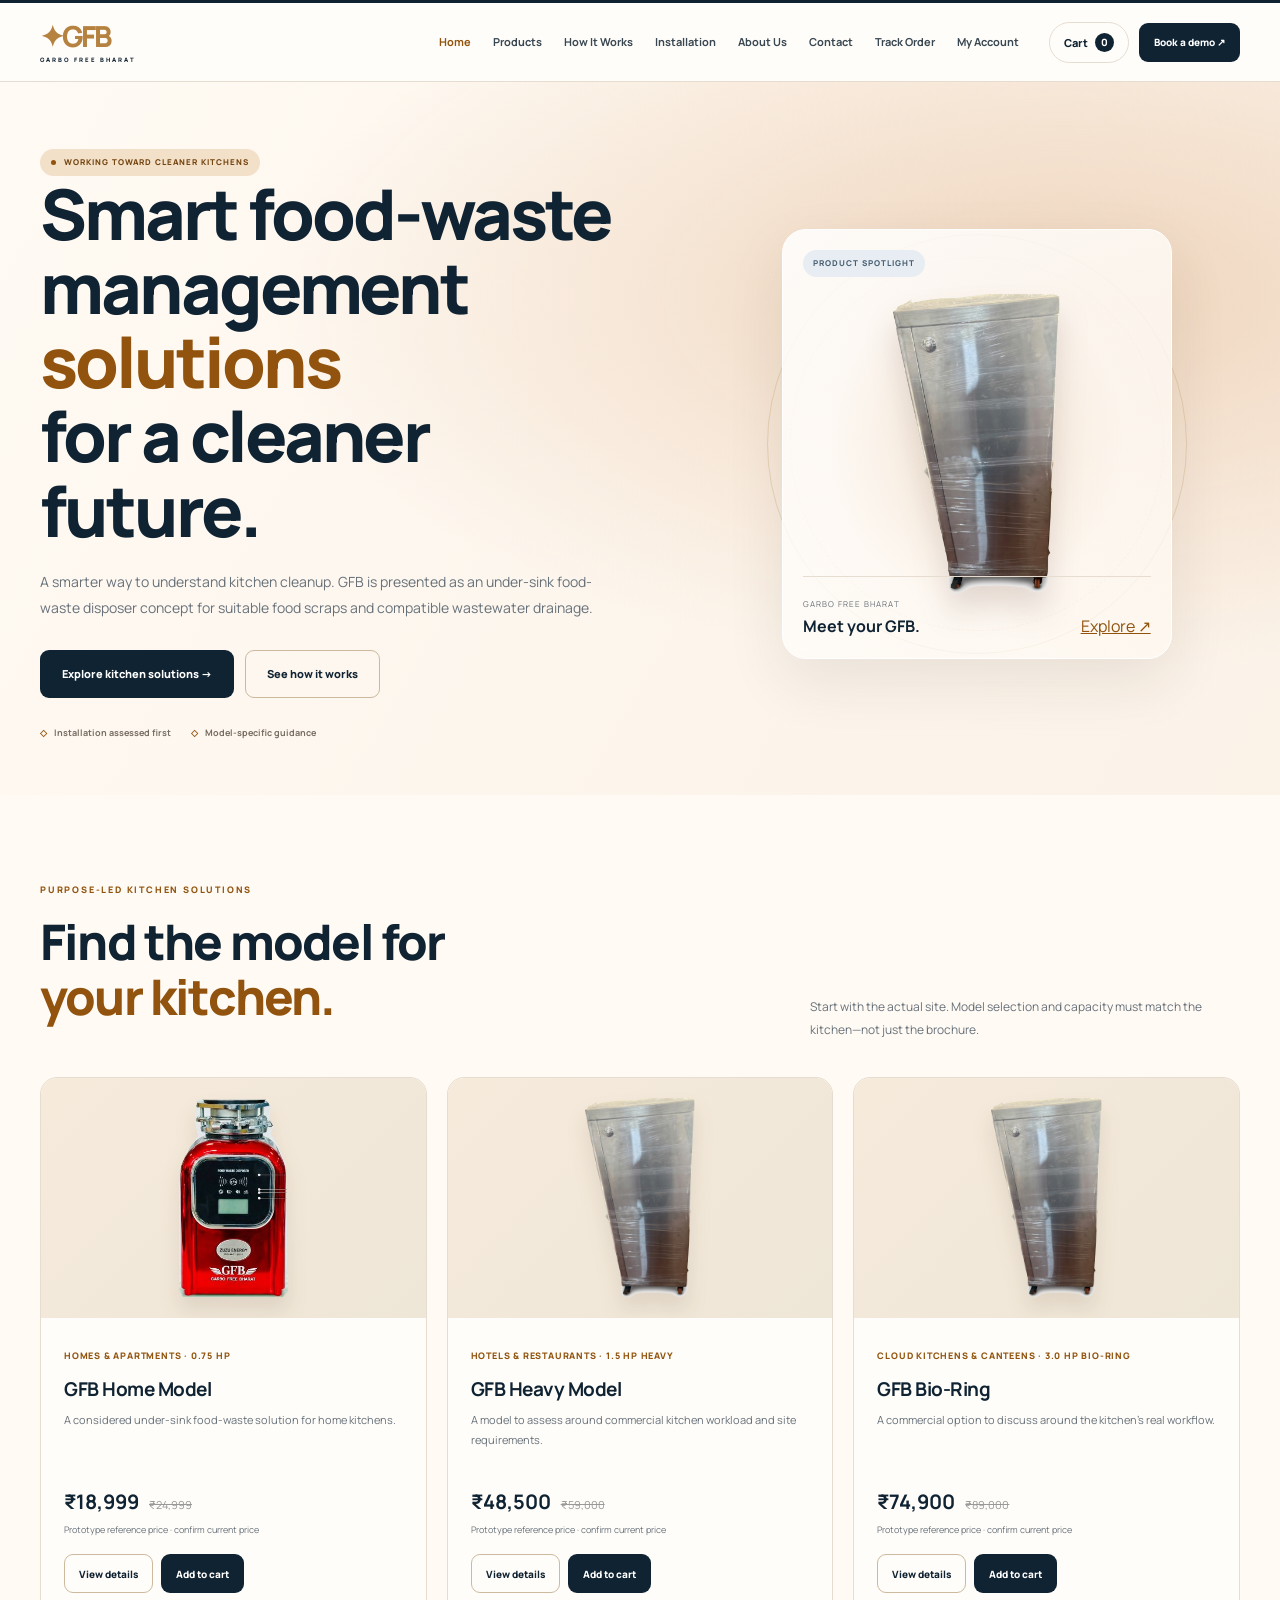
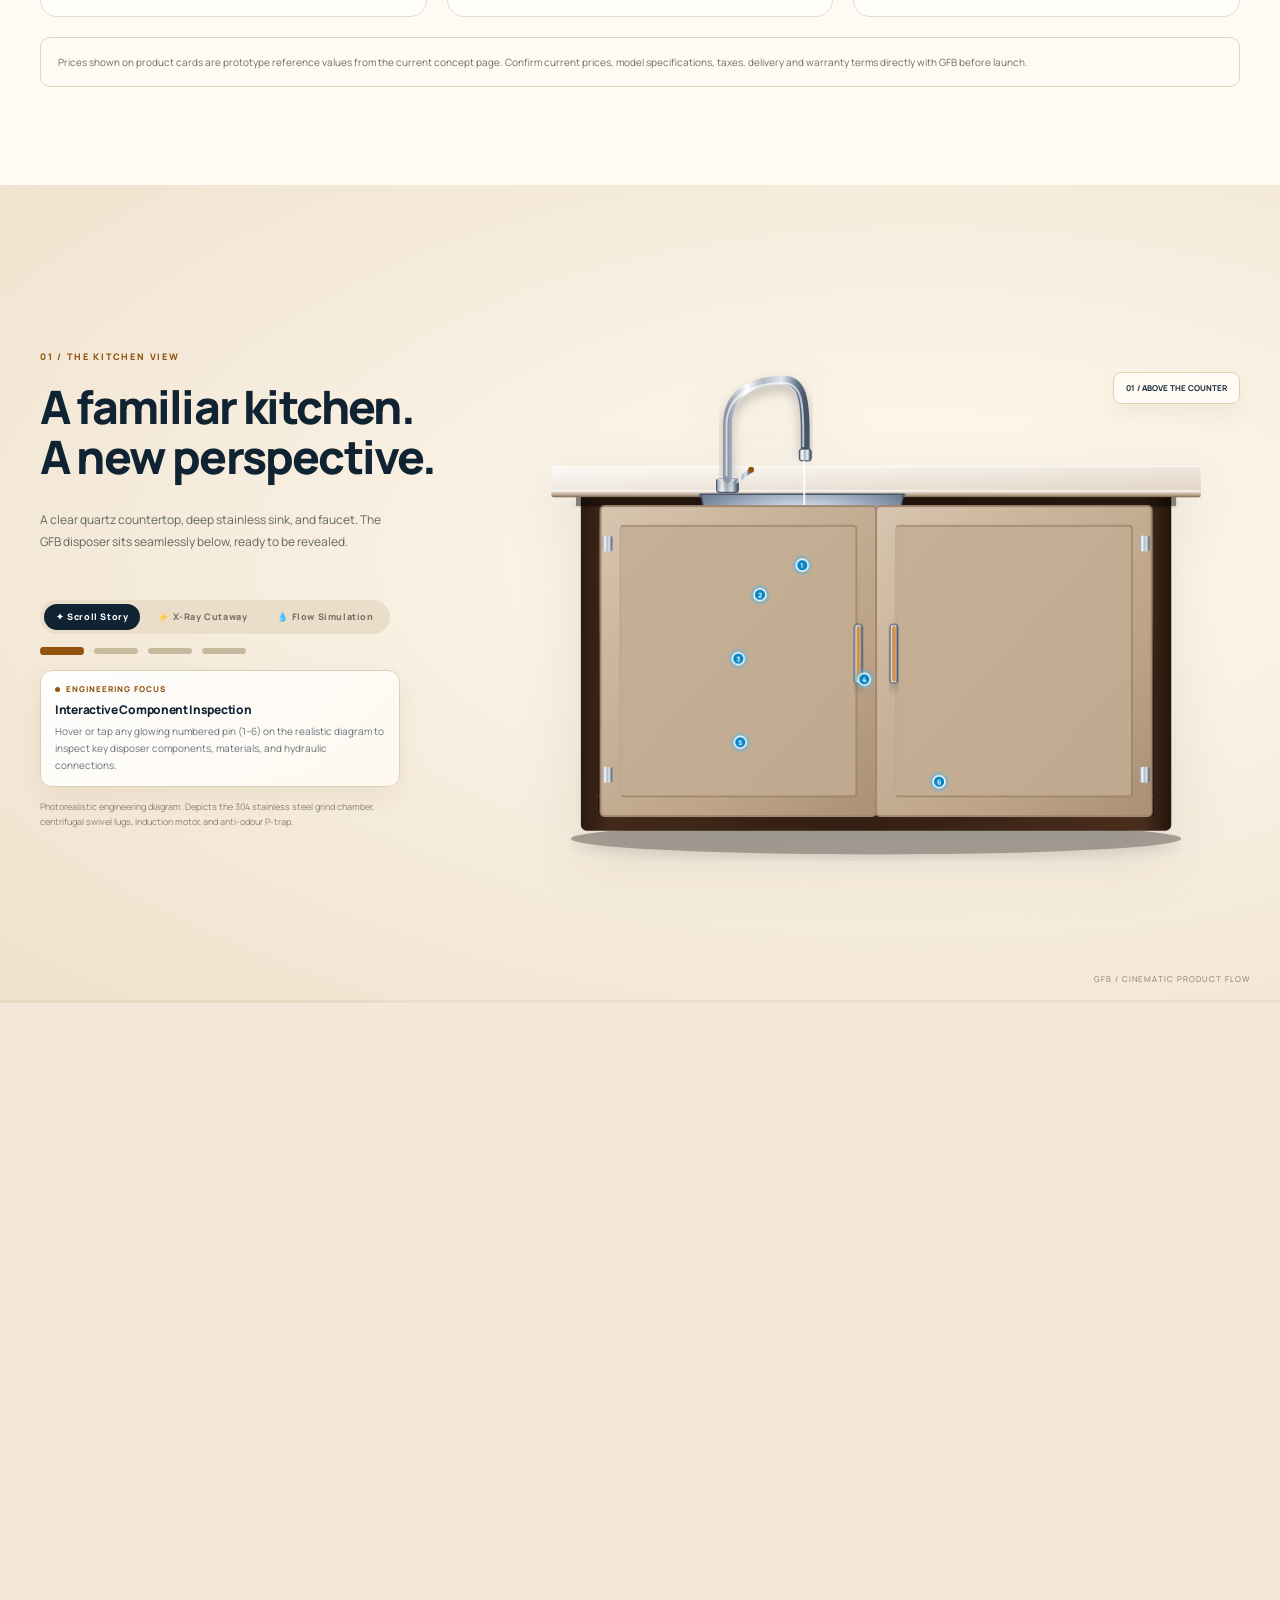
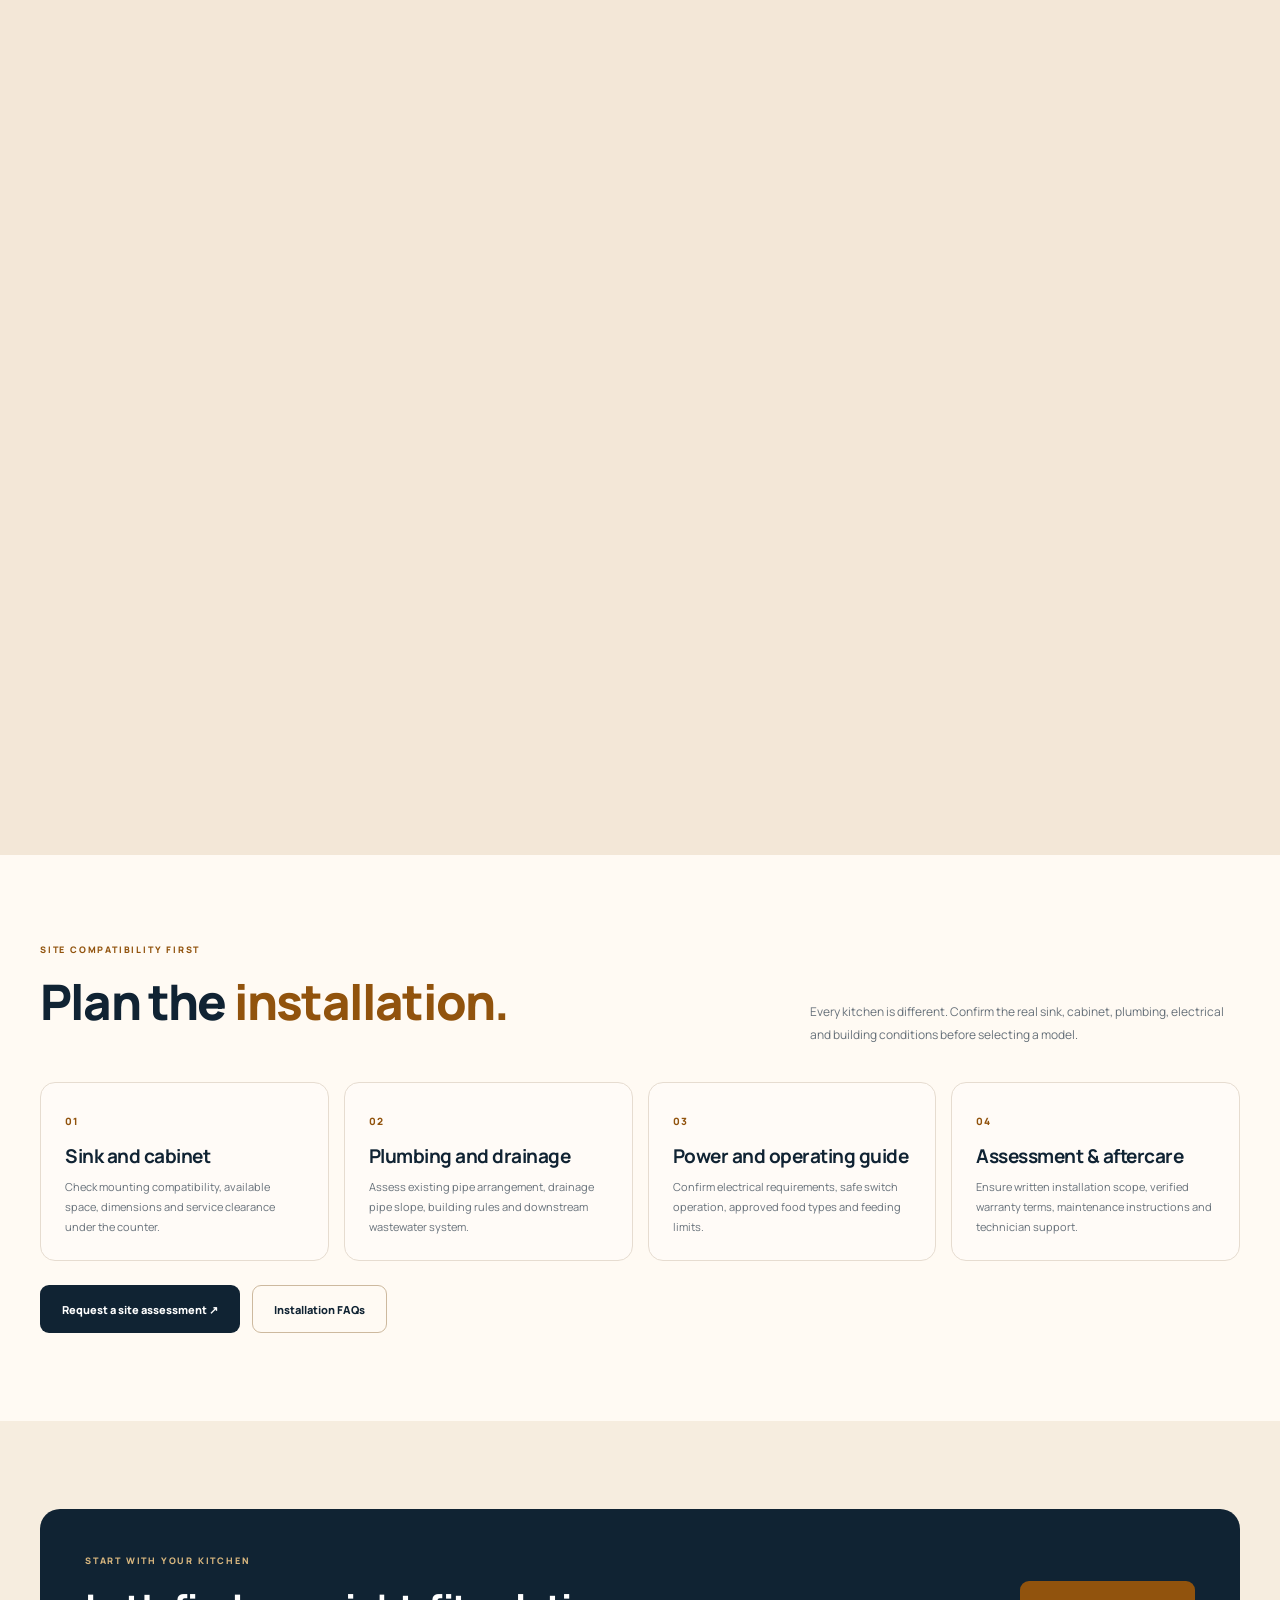
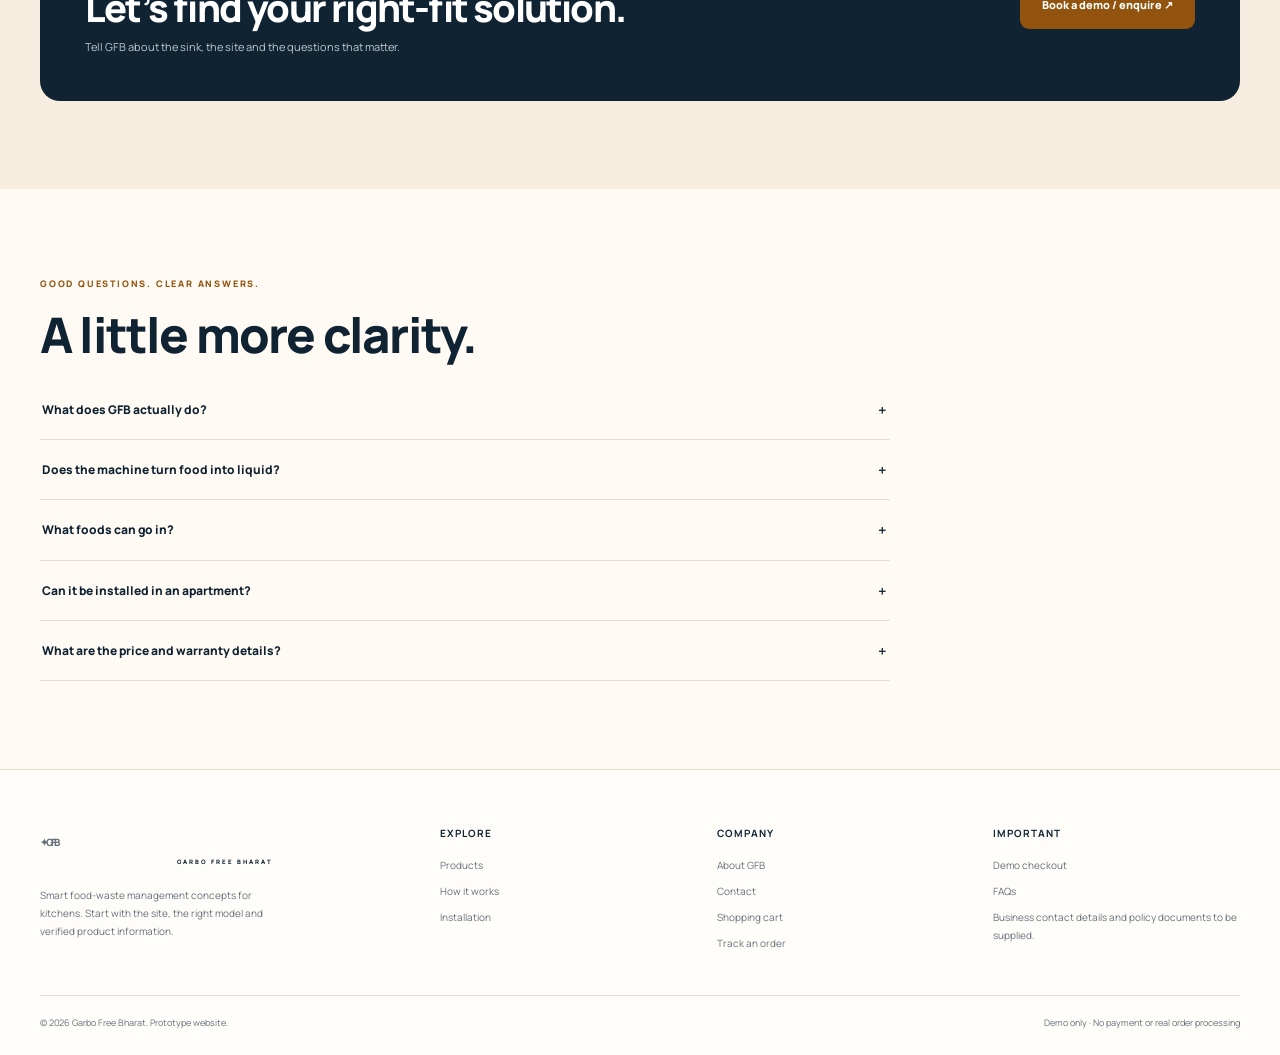
==== commit 8d4c53fd: "thrid" ====
--- a/index.html
+++ b/index.html
@@ -6,7 +6,7 @@
 <header class="site-header" id="siteHeader"></header><main>
 
 <!-- Section 1: Hero Section -->
-<section class="hero" id="hero"><div class="container hero-grid"><div class="hero-copy"><span class="pill">Working toward cleaner kitchens</span><h1>Smart food-waste<br>management <span class="gold">solutions</span><br>for a cleaner future.</h1><p class="lead">A smarter way to understand kitchen cleanup. GFB is presented as an under-sink food-waste disposer concept for suitable food scraps and compatible wastewater drainage.</p><div class="hero-actions"><a class="btn btn-dark" href="#products">Explore kitchen solutions →</a><a class="btn btn-outline" href="#how-it-works">See how it works</a></div><div class="trust-row"><span>Installation assessed first</span><span>Model-specific guidance</span></div></div><div class="hero-visual"><div class="hero-orbit"></div><div class="product-stage"><span class="stage-label">PRODUCT SPOTLIGHT</span><img src="assets/images/gfb-product.png" alt="GFB red food-waste machine product image"><div class="stage-foot"><div><small>GARBO FREE BHARAT</small><br><strong>Meet your GFB.</strong></div><a href="#products" class="gold">Explore ↗</a></div></div></div></div></section>
+<section class="hero" id="hero"><div class="container hero-grid"><div class="hero-copy"><span class="pill">Working toward cleaner kitchens</span><h1>Smart food-waste<br>management <span class="gold">solutions</span><br>for a cleaner future.</h1><p class="lead">A smarter way to understand kitchen cleanup. GFB is presented as an under-sink food-waste disposer concept for suitable food scraps and compatible wastewater drainage.</p><div class="hero-actions"><a class="btn btn-dark" href="#products">Explore kitchen solutions →</a><a class="btn btn-outline" href="#how-it-works">See how it works</a></div><div class="trust-row"><span>Installation assessed first</span><span>Model-specific guidance</span></div></div><div class="hero-visual"><div class="hero-orbit"></div><div class="product-stage"><span class="stage-label">PRODUCT SPOTLIGHT</span><img src="assets/images/gfb-product.png" alt="GFB silver food-waste machine product image"><div class="stage-foot"><div><small>GARBO FREE BHARAT</small><br><strong>Meet your GFB.</strong></div><a href="#products" class="gold">Explore ↗</a></div></div></div></div></section>
 
 <!-- Section 2: Product Section -->
 <section class="section" id="products"><div class="container"><div class="section-head"><div><span class="eyebrow">Purpose-led kitchen solutions</span><h2>Find the model for<br><span class="gold">your kitchen.</span></h2></div><p class="copy">Start with the actual site. Model selection and capacity must match the kitchen—not just the brochure.</p></div><div class="grid-3" id="productGrid"></div><p class="note-box" style="margin-top:20px">Prices shown on product cards are prototype reference values from the current concept page. Confirm current prices, model specifications, taxes, delivery and warranty terms directly with GFB before launch.</p></div></section>
@@ -66,16 +66,25 @@
                                     <stop offset="100%" stop-color="#64748b" />
                                 </radialGradient>
 
-                                <!-- Candy Apple Red Metallic Disposer Cylinder -->
-                                <linearGradient id="gfbRedChassis" x1="0%" y1="0%" x2="100%" y2="0%">
-                                    <stop offset="0%" stop-color="#400407" />
-                                    <stop offset="12%" stop-color="#8a0c13" />
-                                    <stop offset="28%" stop-color="#dc2626" />
-                                    <stop offset="45%" stop-color="#ff7b82" />
-                                    <stop offset="55%" stop-color="#ef4444" />
-                                    <stop offset="78%" stop-color="#991b1b" />
-                                    <stop offset="92%" stop-color="#5a080d" />
-                                    <stop offset="100%" stop-color="#2d0205" />
+                                                                <!-- Brushed Stainless Steel Rectangular Cabinet Gradient -->
+                                <linearGradient id="silverCabinetBody" x1="0%" y1="0%" x2="100%" y2="0%">
+                                    <stop offset="0%" stop-color="#334155" />
+                                    <stop offset="6%" stop-color="#64748b" />
+                                    <stop offset="16%" stop-color="#94a3b8" />
+                                    <stop offset="28%" stop-color="#cbd5e1" />
+                                    <stop offset="42%" stop-color="#f8fafc" />
+                                    <stop offset="55%" stop-color="#e2e8f0" />
+                                    <stop offset="70%" stop-color="#94a3b8" />
+                                    <stop offset="88%" stop-color="#64748b" />
+                                    <stop offset="100%" stop-color="#1e293b" />
+                                </linearGradient>
+
+                                <!-- Cabinet Top Beveled Rim Gradient -->
+                                <linearGradient id="silverCabinetTop" x1="0%" y1="0%" x2="0%" y2="100%">
+                                    <stop offset="0%" stop-color="#ffffff" />
+                                    <stop offset="30%" stop-color="#e2e8f0" />
+                                    <stop offset="70%" stop-color="#94a3b8" />
+                                    <stop offset="100%" stop-color="#475569" />
                                 </linearGradient>
 
                                 <!-- Quartz Countertop Gradient -->
@@ -301,85 +310,73 @@
                                     <circle cx="330" cy="275" r="2" fill="#334155" />
                                 </g>
 
-                                <!-- Disposer Body (Metallic Candy Apple Red Cylinder) -->
+                                                                <!-- Disposer Body (Exact Rectangular Stainless Steel Cabinet Vector) -->
                                 <g id="disposerMainBody">
-                                    <!-- Upper Throat Housing (Black / Chrome Cast Alloy) -->
-                                    <path d="M258 278 L250 298 H340 L332 278 Z" fill="#1e293b" stroke="#0f172a"
-                                        stroke-width="1" />
-                                    <line x1="251" y1="294" x2="339" y2="294" stroke="#475569" stroke-width="1.5" />
-
-                                    <!-- Main Red Cylinder Body with Sculpted Curvature -->
-                                    <rect x="236" y="298" width="118" height="152" rx="24" fill="url(#gfbRedChassis)" />
-                                    <!-- Chrome Accent Trim Ring -->
-                                    <rect x="235" y="298" width="120" height="6" rx="3" fill="url(#gfbChrome)" />
-
-                                    <!-- 3D Specular Highlight Curves on Cylindrical Body -->
-                                    <path d="M260 306 Q266 374 260 442" stroke="#ffffff" stroke-width="3" opacity="0.3"
-                                        stroke-linecap="round" />
-                                    <path d="M246 306 Q250 374 246 442" stroke="#ffffff" stroke-width="1"
-                                        opacity="0.15" />
-                                    <path d="M338 306 Q342 374 338 442" stroke="#000000" stroke-width="4"
-                                        opacity="0.45" />
-
-                                    <!-- Digital Control Panel (Real GFB Display) -->
-                                    <rect x="256" y="318" width="78" height="68" rx="14" fill="#0f172a" stroke="#cbd5e1"
-                                        stroke-width="1.8" />
-                                    <!-- Panel Screen Inset -->
-                                    <rect x="264" y="324" width="62" height="30" rx="6" fill="#1e293b" stroke="#334155"
-                                        stroke-width="1" />
-                                    <!-- LCD Backlit Readout -->
-                                    <text x="295" y="337" font-family="'Courier New', monospace" font-size="9"
-                                        font-weight="900" fill="#38bdf8" text-anchor="middle"
-                                        letter-spacing="1">GFB-SMART</text>
-                                    <text x="295" y="348" font-family="'Manrope', sans-serif" font-size="6.5"
-                                        font-weight="800" fill="#22c55e" text-anchor="middle">READY ● 0.75 HP</text>
-
-                                    <!-- Sensor Touch / Status Icons -->
-                                    <g transform="translate(268, 362)">
-                                        <!-- Auto Reverse Icon -->
-                                        <circle cx="8" cy="8" r="6" fill="#1e293b" stroke="#64748b"
-                                            stroke-width="0.8" />
-                                        <path d="M6 6 L10 6 L10 10" fill="none" stroke="#f59e0b" stroke-width="1" />
-                                        <!-- Acoustic Shield Icon -->
-                                        <circle cx="27" cy="8" r="6" fill="#1e293b" stroke="#64748b"
-                                            stroke-width="0.8" />
-                                        <path d="M25 6 Q29 8 25 10" fill="none" stroke="#38bdf8" stroke-width="1" />
-                                        <!-- Power Status LED -->
-                                        <circle cx="46" cy="8" r="3.5" fill="#22c55e" filter="url(#softGlow)" />
+                                    <!-- Upper Mounting Adapter & Sink Inlet Connection -->
+                                    <path d="M272 268 L266 282 H324 L318 268 Z" fill="url(#gfbChrome)" stroke="#475569" stroke-width="1.2" />
+                                    <line x1="267" y1="278" x2="323" y2="278" stroke="#ffffff" stroke-width="1" opacity="0.6" />
+
+                                    <!-- Cabinet Floor Shadows for Base & Wheels -->
+                                    <ellipse cx="253" cy="475" rx="14" ry="3.5" fill="#000000" opacity="0.5" />
+                                    <ellipse cx="337" cy="475" rx="14" ry="3.5" fill="#000000" opacity="0.5" />
+                                    <rect x="242" y="471" width="106" height="4" rx="2" fill="#000000" opacity="0.3" filter="url(#subtleShadow)" />
+
+                                    <!-- Bottom Base Plinth Frame -->
+                                    <rect x="238" y="460" width="114" height="6" rx="2" fill="#1e293b" stroke="#334155" stroke-width="1" />
+
+                                    <!-- Left Castor Wheel Assembly -->
+                                    <rect x="245" y="465" width="16" height="3" rx="1" fill="#475569" />
+                                    <path d="M247 468 L249 474 H259 L257 468 Z" fill="#d97706" stroke="#78350f" stroke-width="0.8" />
+                                    <rect x="248" y="468" width="9" height="7" rx="2" fill="#0f172a" />
+                                    <circle cx="252.5" cy="471.5" r="1.5" fill="#e2e8f0" />
+
+                                    <!-- Right Castor Wheel Assembly -->
+                                    <rect x="329" y="465" width="16" height="3" rx="1" fill="#475569" />
+                                    <path d="M331 468 L333 474 H343 L341 468 Z" fill="#d97706" stroke="#78350f" stroke-width="0.8" />
+                                    <rect x="333" y="468" width="9" height="7" rx="2" fill="#0f172a" />
+                                    <circle cx="337.5" cy="471.5" r="1.5" fill="#e2e8f0" />
+
+                                    <!-- Main Upright Rectangular Stainless Steel Cabinet Body -->
+                                    <rect x="236" y="284" width="118" height="176" rx="4" fill="url(#silverCabinetBody)" stroke="#334155" stroke-width="1.4" filter="url(#subtleShadow)" />
+
+                                    <!-- Beveled Top Lid / Rim -->
+                                    <rect x="234" y="280" width="122" height="7" rx="2" fill="url(#silverCabinetTop)" stroke="#475569" stroke-width="1" />
+                                    <line x1="235" y1="281" x2="355" y2="281" stroke="#ffffff" stroke-width="1.2" opacity="0.85" />
+
+                                    <!-- Vertical Door Seam & Bevel on Front Panel -->
+                                    <line x1="248" y1="289" x2="248" y2="457" stroke="#1e293b" stroke-width="1.5" />
+                                    <line x1="249" y1="289" x2="249" y2="457" stroke="#ffffff" stroke-width="1" opacity="0.45" />
+
+                                    <!-- Brushed Metal Specular Vertical Sheen Highlights -->
+                                    <rect x="274" y="287" width="22" height="172" fill="#ffffff" opacity="0.14" />
+                                    <line x1="285" y1="287" x2="285" y2="459" stroke="#ffffff" stroke-width="2" opacity="0.25" />
+                                    <line x1="241" y1="288" x2="241" y2="458" stroke="#ffffff" stroke-width="1" opacity="0.3" />
+                                    <line x1="351" y1="288" x2="351" y2="458" stroke="#0f172a" stroke-width="1.5" opacity="0.5" />
+
+                                    <!-- Upper-Left Circular Stainless Lock Emblem (Matching the uploaded machine) -->
+                                    <g id="cabinetLockEmblem" transform="translate(258, 308)">
+                                        <!-- Outer Beveled Chrome Ring -->
+                                        <circle cx="0" cy="0" r="9" fill="url(#gfbChrome)" stroke="#334155" stroke-width="1.2" />
+                                        <!-- Outer Shadow Inset -->
+                                        <circle cx="0" cy="0" r="7.5" fill="none" stroke="#1e293b" stroke-width="0.8" opacity="0.6" />
+                                        <!-- Inner Stainless Core -->
+                                        <circle cx="0" cy="0" r="6" fill="url(#silverCabinetBody)" stroke="#475569" stroke-width="0.8" />
+                                        <!-- Radial Highlight Reflection -->
+                                        <path d="M-4 -3 A 5 5 0 0 1 3 -4 L 0 0 Z" fill="#ffffff" opacity="0.5" />
+                                        <!-- Center Keyhole / Cam Slot -->
+                                        <rect x="-1" y="-3.5" width="2" height="7" rx="0.8" fill="#0f172a" />
+                                        <circle cx="0" cy="0" r="1.5" fill="#334155" />
                                     </g>
 
-                                    <!-- Brand Oval Badge: ZUZU ENERGY / ISO 9001 -->
-                                    <ellipse cx="295" cy="402" rx="26" ry="11" fill="#e2e8f0" stroke="#cbd5e1"
-                                        stroke-width="1.2" />
-                                    <text x="295" y="401" font-family="'Manrope', sans-serif" font-size="5.2"
-                                        font-weight="800" fill="#0f172a" text-anchor="middle">ZUZU ENERGY</text>
-                                    <text x="295" y="408" font-family="'Manrope', sans-serif" font-size="3.8"
-                                        font-weight="700" fill="#64748b" text-anchor="middle">ISO 9001:2015</text>
-
-                                    <!-- GFB Winged Metallic Logo -->
-                                    <g transform="translate(295, 427)">
-                                        <!-- Wing Feathers -->
-                                        <path
-                                            d="M-18 -2 C-12 -6 -4 -5 0 0 C4 -5 12 -6 18 -2 C12 0 4 2 0 4 C-4 2 -12 0 -18 -2 Z"
-                                            fill="#ffffff" opacity="0.9" />
-                                        <text x="0" y="2" font-family="'Manrope', sans-serif" font-size="12"
-                                            font-weight="900" fill="#ffffff" text-anchor="middle"
-                                            letter-spacing="1">GFB</text>
-                                        <text x="0" y="9" font-family="'Manrope', sans-serif" font-size="4"
-                                            font-weight="800" fill="#ffccd0" text-anchor="middle"
-                                            letter-spacing="0.8">GARBO FREE BHARAT</text>
-                                    </g>
-
-                                    <!-- Bottom Heavy-Duty Motor Base & Overload Reset Button -->
-                                    <path d="M242 450 L248 468 H342 L348 450 Z" fill="#1e293b" stroke="#0f172a"
-                                        stroke-width="1.5" />
-                                    <rect x="278" y="466" width="34" height="6" rx="2" fill="#334155" />
-                                    <!-- Manual Jam-Release Hex Key Socket -->
-                                    <polygon points="295,467 298,469 298,472 295,474 292,472 292,469" fill="#000000" />
-                                    <!-- Red Overload Thermal Protector Reset Switch -->
-                                    <circle cx="328" cy="465" r="3" fill="#ef4444" stroke="#991b1b" stroke-width="1" />
-                                    <text x="328" y="474" font-family="'Manrope', sans-serif" font-size="4"
-                                        font-weight="800" fill="#ef4444" text-anchor="middle">RESET</text>
+                                    <!-- Subtle Laser-Etched Branding -->
+                                    <text x="298" y="312" font-family="'Manrope', sans-serif" font-size="8.5"
+                                        font-weight="900" fill="#334155" text-anchor="middle" letter-spacing="2" opacity="0.75">GFB</text>
+                                    <text x="298" y="321" font-family="'Manrope', sans-serif" font-size="5"
+                                        font-weight="700" fill="#475569" text-anchor="middle" letter-spacing="1" opacity="0.6">STAINLESS SERIES</text>
+
+                                    <!-- Right-Side Wastewater Outlet Coupling Hub to Drainage Pipe -->
+                                    <rect x="344" y="368" width="14" height="28" rx="3" fill="#334155" stroke="#64748b" stroke-width="1.2" />
+                                    <circle cx="351" cy="382" r="6" fill="#0f172a" />
                                 </g>
                             </g>
 
@@ -387,7 +384,7 @@
                             <!-- Controlled by CSS variable --cut -->
                             <g id="disposerCutaway" class="cutaway-layer">
                                 <!-- Cutaway Window Frame with Technical Cyan Glow -->
-                                <rect x="240" y="302" width="110" height="142" rx="16" fill="url(#grindChamberWall)"
+                                <rect x="242" y="296" width="106" height="152" rx="8" fill="url(#grindChamberWall)"
                                     stroke="#38bdf8" stroke-width="1.8" filter="url(#subtleShadow)" />
 
                                 <!-- Chamber Depth Shading -->
